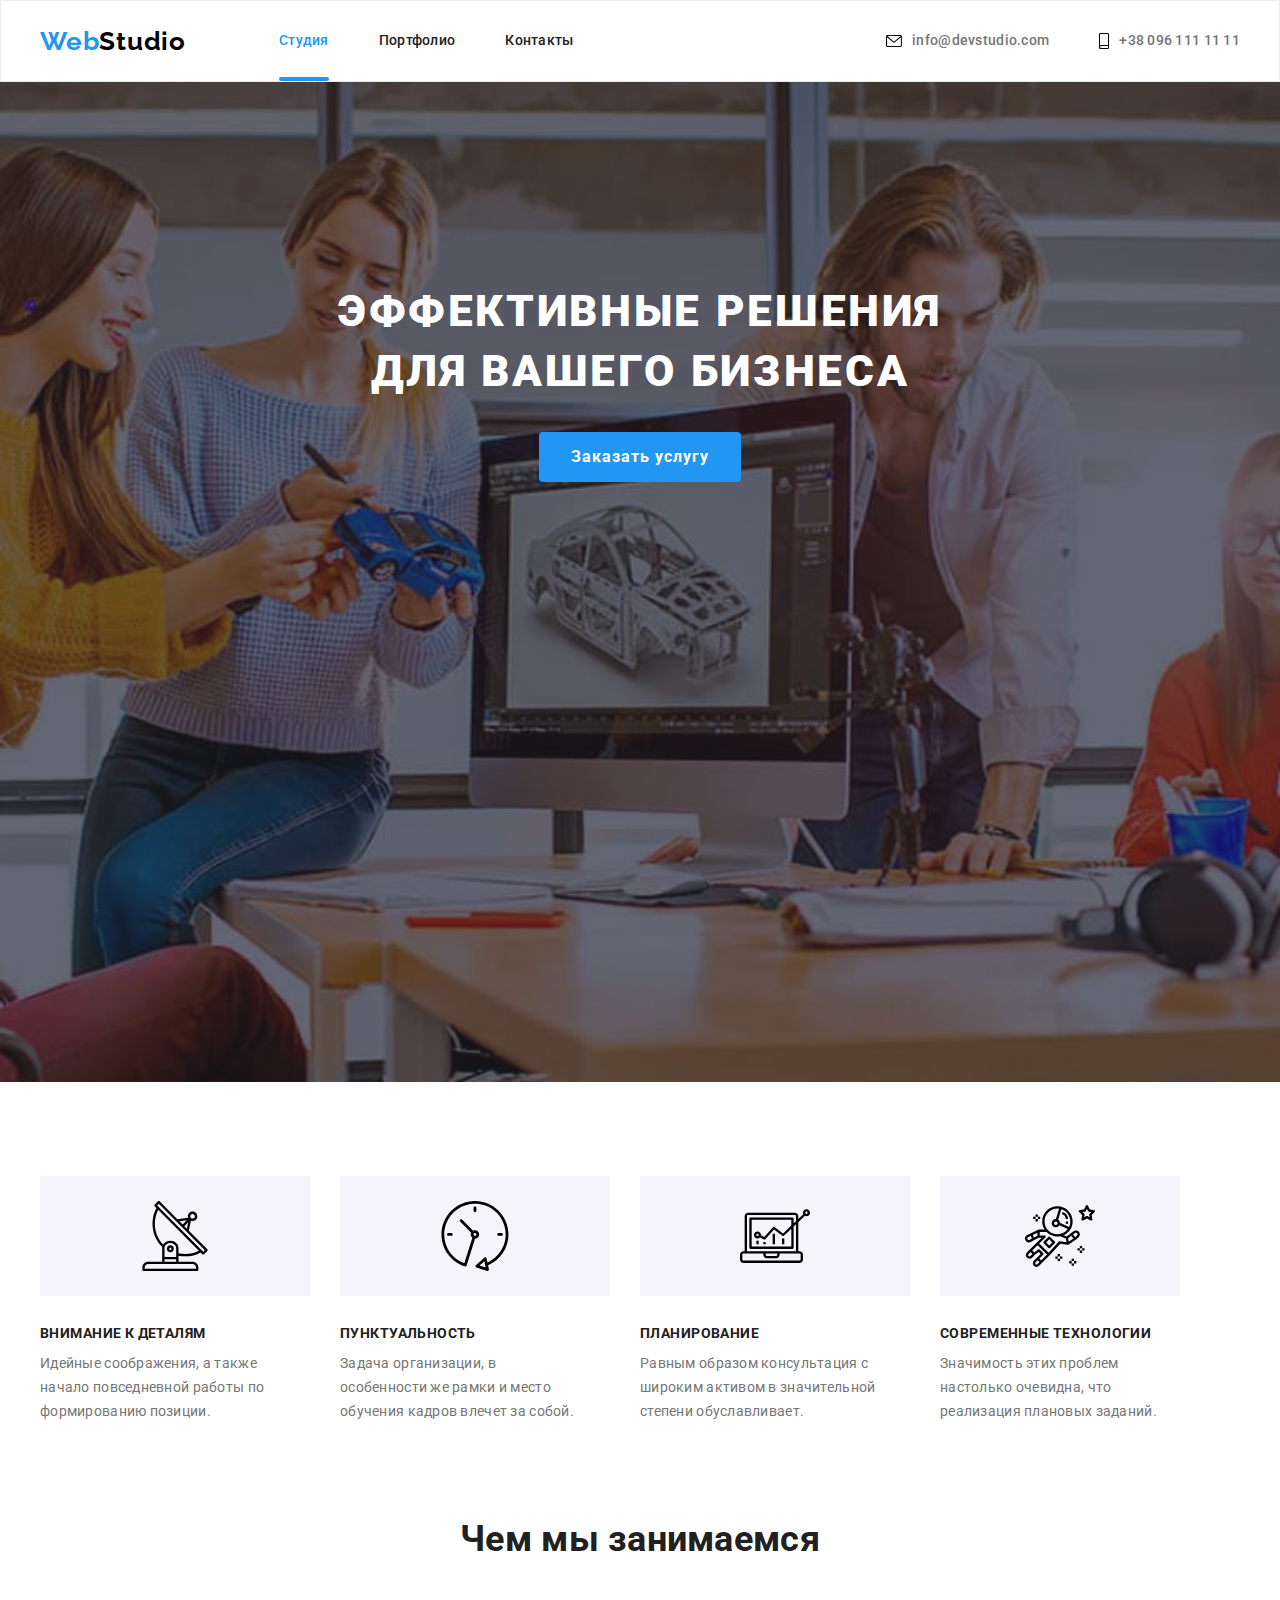
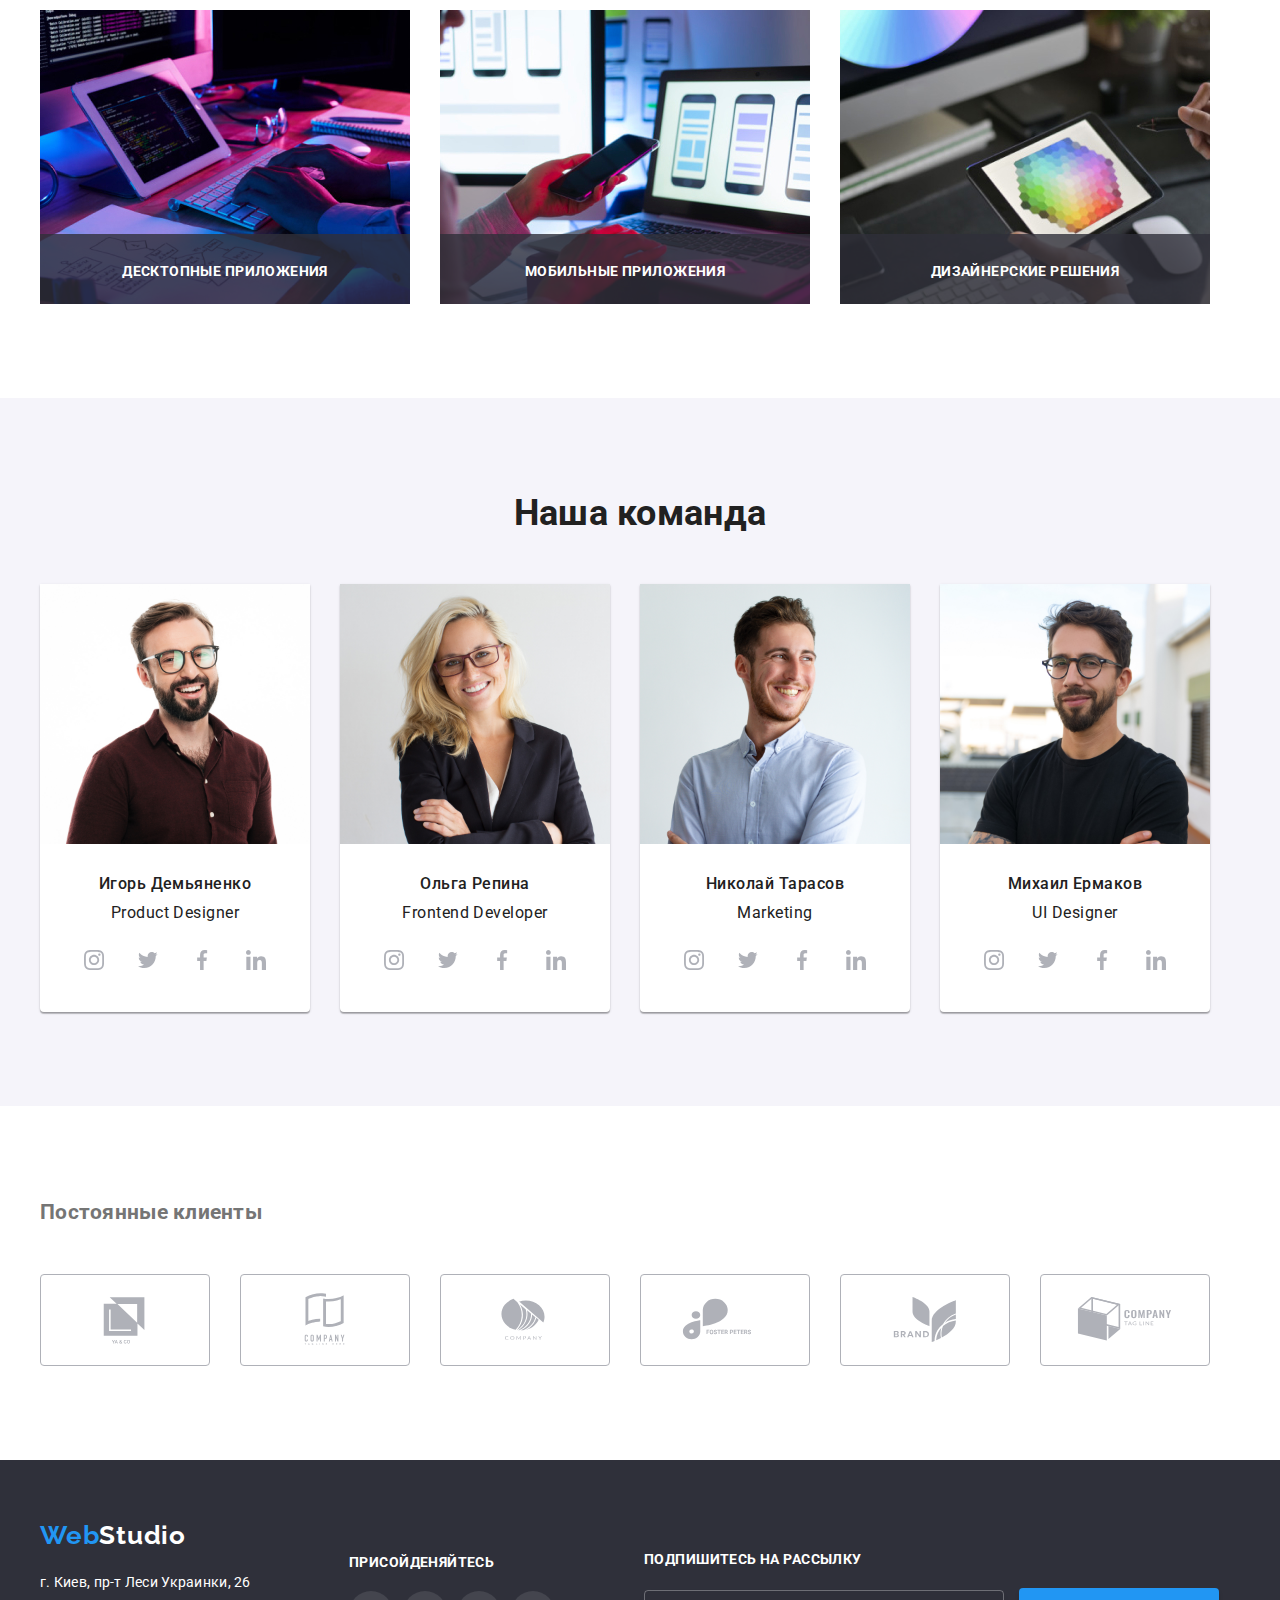
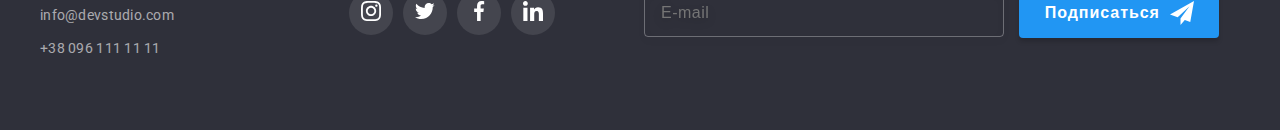
==== index.html @ 7efc34a5 "Initial commit" ====
<!DOCTYPE html>
<html lang="ru">

<head>
    <meta charset="UTF-8">
    <meta http-equiv="X-UA-Compatible" content="IE=edge">
    <meta name="viewport" content="width=device-width, initial-scale=1.0">
    <title>Document</title>
    <link
        href="https://fonts.googleapis.com/css2?family=Raleway:wght@700&family=Roboto:wght@400;500;700;900&display=swap"
        rel="stylesheet">
    <link rel="stylesheet" href="https://cdnjs.cloudflare.com/ajax/libs/modern-normalize/1.1.0/modern-normalize.min.css"
        integrity="sha512-wpPYUAdjBVSE4KJnH1VR1HeZfpl1ub8YT/NKx4PuQ5NmX2tKuGu6U/JRp5y+Y8XG2tV+wKQpNHVUX03MfMFn9Q=="
        crossorigin="anonymous" referrerpolicy="no-referrer" />
    <link rel="stylesheet" href="/css/style.css">
    <link rel="stylesheet" href="./css/main.min.css">
</head>

<body class="page">
    <header class="header">
        <div class="container mail__container">

            <nav>
                <div class="header__container">
                    <a href="index.html" class="logo">Web<span class="logo__head">Studio</span></a>
                    <ul class="page__link">
                        <li class="page__item"><a href="index.html" class="link active-link current">Студия</a></li>
                        <li class="page__item"><a href="portfolio.html" class="link">Портфолио</a></li>
                        <li class="page__item"><a href="index.html" class="link">Контакты</a></li>
                    </ul>
                </div>
            </nav>
            <div class="headder__left">
                <ul class="page__contact">
                    <li class="page__contact-item"><a href="mailto:info@devstudio.com" class="page__contact-mail"> <svg class="page__contact-svg" width="16"
                                height="12">
                                <use href="./image/symbol-defs.svg#icon-mail"></use>
                            </svg> info@devstudio.com</a></li>
                    <li><a href="tel:+380961111111" class="page__contact-mail"> <svg class="page__contact-svg" width="10" height="16">
                                <use href="./image/symbol-defs.svg#icon-phone"></use>
                            </svg> +38 096 111 11 11</a></li>
                </ul>
            </div>
        </div>


    </header>

    <main>
        <section class="tittle">
            <div class="tittle__container container">
                <h1 class="tittle__text">Эффективные решения для вашего бизнеса</h1>
                <button type="button" class="tittle__botton" data-modal-open>Заказать услугу</button>
            </div>
        </section>

        <section class="section">
            <div class="container">
                <h2 style="display: none;">Наши преимущества</h2>

                <ul class="about__list">
                    <li class="about__list-item">
                        <div class="about__list-container-svg">
                            <svg class="about__list-svg" width="70" height="70">
                                <use href="./image/symbol-defs.svg#icon-antenna-1"></use>
                            </svg>
                        </div>
                        <h3 class="about__list-tittle">Внимание к деталям</h3>
                        <p class="about__list-text">Идейные соображения, а также начало повседневной работы по
                            формированию позиции.</p>
                    </li>
                    <li class="about__list-item">
                        <div class="about__list-container-svg">
                            <svg class="about__ist-svg" width="70" height="70">
                                <use href="./image/symbol-defs.svg#icon-clock-1"></use>
                            </svg>
                        </div>
                        <h3 class="about__list-tittle">Пунктуальность</h3>
                        <p class="about__list-text">Задача организации, в особенности же рамки и место обучения кадров
                            влечет за собой.</p>
                    </li>
                    <li class="about__list-item">
                        <div class="about__list-container-svg">
                            <svg class="about__list-svg" width="70" height="70">
                                <use href="./image/symbol-defs.svg#icon-diagram-1"></use>
                            </svg>
                        </div>
                        <h3 class="about__list-tittle">Планирование</h3>
                        <p class="about__list-text">Равным образом консультация с широким активом в значительной степени
                            обуславливает.</p>
                    </li>
                    <li class="about__list-item">
                        <div class="about__list-container-svg">
                            <svg class="about__list-svg" width="70" height="70">
                                <use href="./image/symbol-defs.svg#icon-astronaut-1"></use>
                            </svg>
                        </div>
                        <h3 class="about__list-tittle">Современные технологии</h3>
                        <p class="about__list-text">Значимость этих проблем настолько очевидна, что реализация плановых
                            заданий.</p>
                    </li>
                </ul>
            </div>

        </section>

        <section class="about__us">
            <div class="about__us-container container">
                <h2 class="about__us-tittle">Чем мы занимаемся</h2>
                <ul class="about__us-img">
                    <li class="about__us-photo">
                        <div class="about__us-work">
                            <img src="./image/box-1.jpg" alt="печатает" width="370" height="294">
                            <h3 class="about__us-text">Десктопные приложения</h3>
                        </div>
                    </li>
                    <li class="about__us-photo">
                        <div class="about__us-work">
                            <img src="./image/box-2.jpg" alt="смотрит" width="370" height="294">
                            <h3 class="about__us-text">Мобильные приложения</h3>
                        </div>
                    </li>
                    <li class="about__us-photos">
                        <div class="about__us-work">
                            <img src="./image/box-3.jpg" alt="рисует" width="370" height="294">
                            <h3 class="about__us-text">Дизайнерские решения</h3>
                        </div>
                    </li>
                </ul>
            </div>
        </section>

        <section class="team">
            <div class="container">
                <h2 class="team__tittle">Наша команда</h2>

                <ul class="team__list">
                    <li class="team__item"><img src="./image/people-1.jpg" alt="в очках" width="270" height="260">
                        <div class="team__container">
                            <h3 class="team__list-tittle">Игорь Демьяненко</h3>
                            <p lang="en" class="team__list-text">Product Designer</p>
                            <ul class="social__list">
                                <li class="social__list-item"><a href="" class="social__list-link"><svg class="social__svg"
                                            width="20px" height="20px">
                                            <use href="./image/symbol-defs.svg#icon-instagram-2"></use>
                                        </svg></a></li>
                                <li class="social__list-item"><a href="" class="social__list-link"><svg class="social__svg"
                                            width="20" height="20">
                                            <use href="./image/symbol-defs.svg#icon-twiter"></use>
                                        </svg></a></li>
                                <li class="social__list-item"><a href="" class="social__list-link"><svg class="social__svg"
                                            width="20" height="20">
                                            <use href="./image/symbol-defs.svg#icon-facebook-1"></use>
                                        </svg></a></li>
                                <li class="social__list-item"><a href="" class="social__list-link"><svg class="social__svg"
                                            width="20" height="20">
                                            <use href="./image/symbol-defs.svg#icon-linkedin-1"></use>
                                        </svg></a></li>
                            </ul>
                        </div>
                    </li>

                    <li class="team__item"><img src="./image/people-2.jpg" alt="девушка сложила руки" width="270"
                            height="260">
                        <div class="team__container">
                            <h3 class="team__list-tittle">Ольга Репина</h3>
                            <p lang="en" class="team__list-text">Frontend Developer</p>
                            <ul class="social__list">
                                <li class="social__list-item"><a href="" class="social__list-link"><svg class="social__svg"
                                            width="20px" height="20px">
                                            <use href="./image/symbol-defs.svg#icon-instagram-2"></use>
                                        </svg></a></li>
                                <li class="social__list-item"><a href="" class="social__list-link"><svg class="social__svg"
                                            width="20px" height="20px">
                                            <use href="./image/symbol-defs.svg#icon-twiter"></use>
                                        </svg></a></li>
                                <li class="social__list-item"><a href="" class="social__list-link"><svg class="social__svg"
                                            width="20px" height="20px">
                                            <use href="./image/symbol-defs.svg#icon-facebook-1"></use>
                                        </svg></a></li>
                                <li class="social__list-item"><a href="" class="social__list-link"><svg class="social__svg"
                                            width="20px" height="20px">
                                            <use href="./image/symbol-defs.svg#icon-linkedin-1"></use>
                                        </svg></a></li>
                            </ul>
                        </div>
                    </li>

                    <li class="team__item"><img src="./image/people-3.jpg" alt="смотрит в сторону" width="270"
                            height="260">
                        <div class="team__container">
                            <h3 class="team__list-tittle">Николай Тарасов</h3>
                            <p lang="en" class="team__list-text">Marketing</p>
                            <ul class="social__list">
                                <li class="social__list-item"><a href="" class="social__list-link"><svg class="social__svg"
                                            width="20px" height="20px">
                                            <use href="./image/symbol-defs.svg#icon-instagram-2"></use>
                                        </svg></a></li>
                                <li class="social__list-item"><a href="" class="social__list-link"><svg class="social__svg"
                                            width="20px" height="20px">
                                            <use href="./image/symbol-defs.svg#icon-twiter"></use>
                                        </svg></a></li>
                                <li class="social__list-item"><a href="" class="social__list-link"><svg class="social__svg"
                                            width="20px" height="20px">
                                            <use href="./image/symbol-defs.svg#icon-facebook-1"></use>
                                        </svg></a></li>
                                <li class="social__list-item"><a href="" class="social__list-link"><svg class="social__svg"
                                            width="20px" height="20px">
                                            <use href="./image/symbol-defs.svg#icon-linkedin-1"></use>
                                        </svg></a></li>
                            </ul>
                        </div>
                    </li>

                    <li class="team__item"><img src="./image/people-4.jpg" alt="пафосно улыбается" width="270"
                            height="260">
                        <div class="team__container">
                            <h3 class="team__list-tittle">Михаил Ермаков</h3>
                            <p lang="en" class="team__list-text">UI Designer</p>
                            <ul class="social__list">
                                <li class="social__list-item"><a href="" class="social__list-link"><svg class="social__svg"
                                            width="20px" height="20px">
                                            <use href="./image/symbol-defs.svg#icon-instagram-2"></use>
                                        </svg></a></li>
                                <li class="social__list-item"><a href="" class="social__list-link"><svg class="social__svg"
                                            width="20px" height="20px">
                                            <use href="./image/symbol-defs.svg#icon-twiter"></use>
                                        </svg></a></li>
                                <li class="social__list-item"><a href="" class="social__list-link"><svg class="social__svg"
                                            width="20px" height="20px">
                                            <use href="./image/symbol-defs.svg#icon-facebook-1"></use>
                                        </svg></a></li>
                                <li class="social__list-item"><a href="" class="social__list-link"><svg class="social__svg"
                                            width="20px" height="20px">
                                            <use href="./image/symbol-defs.svg#icon-linkedin-1"></use>
                                        </svg></a></li>
                            </ul>
                        </div>
                    </li>
                </ul>
            </div>

        </section>

        <section class="customers section">
            <div class="container">
                <h2 class="custumers__tittle">Постоянные клиенты</h2>
                <ul class="customers__link">
                    <li class="customers__item"><a class="customers__svg" href=""><svg width="106" height="60">
                                <use href="./image/symbol-defs.svg#icon-Logo"></use>
                            </svg></a></li>
                    <li class="customers__item"><a class="customers__svg" href=""><svg width="106" height="60">
                                <use href="./image/symbol-defs.svg#icon-Logo-2"></use>
                            </svg></a></li>
                    <li class="customers__item"><a class="customers__svg" href=""><svg width="106" height="60">
                                <use href="./image/symbol-defs.svg#icon-Logo-3"></use>
                            </svg></a></li>
                    <li class="customers__item"><a class="customers__svg" href=""><svg width="106" height="60">
                                <use href="./image/symbol-defs.svg#icon-Logo-4"></use>
                            </svg></a></li>
                    <li class="customers__item"><a class="customers__svg" href=""><svg width="106" height="60">
                                <use href="./image/symbol-defs.svg#icon-Logo-5"></use>
                            </svg></a></li>
                    <li class="customers__item"><a class="customers__svg" href=""><svg width="106" height="60">
                                <use href="./image/symbol-defs.svg#icon-Logo-6"></use>
                            </svg></a></li>
                </ul>
            </div>
        </section>


    </main>

    <footer class="footer">
        <div class="container footer__list">
            <div>
                <a href="index.html" class="logo">Web<span class="footer__logo">Studio</span></a>

                <address>
                    <ul class="footer__address">
                        <li class="footer__item"><a href="" class="footer__address-text">г. Киев, пр-т Леси Украинки, 26</a></li>
                        <li class="footer__item"><a href="mailto:info@devstudio.com" class="footer__mail">info@devstudio.com</a>
                        </li>
                        <li class="footer__item"><a href="tel:+380961111111" class="footer__mail">+38 096 111 11 11</a></li>
                    </ul>
                </address>
            </div>

            <div class="footer__container">
                <h2 class="footer__tittle">Присойденяйтесь</h2>     
                    <ul class="footer__list">
                        <li class="footer__item-svg"><a href="" class="footer__link"><svg class="footer__svg" width="20"
                                height="20">
                                <use href="./image/symbol-defs.svg#icon-instagram-2"></use>
                            </svg></a></li>
                        <li class="footer__item-svg"><a href="" class="footer__link"><svg class="footer__svg" width="20"
                                height="20">
                                <use href="./image/symbol-defs.svg#icon-twiter"></use>
                            </svg></a></li>
                        <li class="footer__item-svg"><a href="" class="footer__link"><svg class="footer__svg" width="20"
                                height="20">
                                <use href="./image/symbol-defs.svg#icon-facebook-1"></use>
                            </svg></a></li>
                        <li class="footer__item-svg"><a href="" class="footer__link"><svg class="footer__svg" width="20"
                                height="20">
                                <use href="./image/symbol-defs.svg#icon-linkedin-1"></use>
                            </svg></a></li>
                 </ul>
            </div>
           <form>
                <div class="subscription">
                    <label class="subscription__lable">
                        <span class="subscription__title">Подпишитесь на рассылку</span>
                        <input type="email" name="e-mail" placeholder="E-mail" class="subscription__input" required>
                    </label>
                    <button type="submit" class="subscription__button">Подписаться
                        <svg width="24px" height="24px" class="subscription__icon">
                            <use href="./image/symbol-defs.svg#icon-icon-send"></use>
                        </svg>
                    </button>
                </div>
           </form>
        </div>


    </footer>
    <div class="backdrop is-hidden" data-modal>
        <div class="modal">
            <button type="button" class="modal__close-btn" data-modal-close><svg width="11px" height="11px">
                <use href="./image/symbol-defs.svg#icon-close"></use>
            </svg></button>
            <p class="modal__tittle">Оставьте свои данные, мы вам перезвоним</p>
            <form>
                <label class="modal__label">Имя
                    <input type="text" class="modal__input" name="user-name" required>
                    <svg class="modal__icon" width="18px" height="18px">
                        <use href="./image/symbol-defs.svg#icon-person-black-18dp-1"></use>
                    </svg>
                </label>
                <label class="modal__label">Телефон
                    <input type="tel" class="modal__input" name="user-phone" required>
                    <svg class="modal__icon" width="18px" height="18px">
                        <use href="./image/symbol-defs.svg#icon-phone-black-18dp-1"></use>
                    </svg>
                </label>
                <label class="modal__label">Почта
                    <input type="email" class="modal__input" name="user-email" required>
                    <svg class="modal__icon" width="18px" height="18px">
                        <use href="./image/symbol-defs.svg#icon-email-black-18dp-1"></use>
                    </svg>
                </label>
                <label class="modal__label-text">Коментарий
                    <textarea name="user-text" id="user-text" class="modal__textarea" placeholder="Введите текст"></textarea>
                </label>
                <input type="checkbox" name="private" value="true" class="modal__private visuality" id="private">
                <label for="private" class="checkbox__icon"><span></span>
                Соглашаюсь с рассылкой и принимаю <a href="" class="checkbox_form-download">Условия договора</a></label>
                <button type="submit" class="modal__botton">Отправить</button>
            </form>
        </div>
    </div>
    <script src="./js/modal.js"></script>
</body>

</html>
---- css/style.css ----
/* Logo */


/* Tittle */


/* About */


/* about us */


/* Team */


/*`costumers */


/* End */


/* portfolio */



/* MODAL */
---- css/main.min.css ----
body{color:var(--p-color);font-family:"Roboto",sans-serif;letter-spacing:.02em;font-size:14px;margin:0}p,h1,h2,h3,h4,h5,h6{margin:0}ul,ol{margin:0;padding-left:0}button{cursor:pointer}img{display:block}ul{list-style:none}.visuality{position:absolute;white-space:nowrap;width:1px;height:1px;overflow:hidden;border:0;padding:0;clip:rect(0 0 0 0);-webkit-clip-path:inset(50%);clip-path:inset(50%);margin:-1px}:root{--head-color: #212121;--button-color: #2196F3;--p-color: #757575;--animation-color: #FFFFFF}.header{border:1px solid #ececec}.container{width:1200px;padding-left:15px;padding-right:15px;margin:0 auto}.mail__container{display:-webkit-box;display:-ms-flexbox;display:flex}.header__container{display:-webkit-box;display:-ms-flexbox;display:flex;-webkit-box-align:center;-ms-flex-align:center;align-items:center}.logo{color:var(--button-color);font-family:"Raleway",sans-serif;letter-spacing:.03em;font-weight:700;font-size:26px;line-height:1.19em;text-decoration:none;margin-right:93px}.logo__head{color:#000}.page__link .link{color:var(--head-color);font-weight:500;font-size:14px;line-height:1.14em;text-decoration:none;-webkit-transition-duration:250ms;transition-duration:250ms;-webkit-transition-timing-function:cubic-bezier(0.4, 0, 0.2, 1);transition-timing-function:cubic-bezier(0.4, 0, 0.2, 1)}.page__link .link:hover,.page__link .link:focus{color:var(--button-color)}.page__link .link.current{color:var(--button-color)}.page__link,.page__contact{display:-webkit-box;display:-ms-flexbox;display:flex}.page__item{margin-right:50px}.link{padding:32px 0;display:block;position:relative}.link.active-link::after{content:"";position:absolute;width:100%;height:4px;background-color:var(--button-color);border-radius:2px;left:0%;bottom:0px}.headder__left{margin-left:auto}.page__contact-item:not(:last-child){margin-right:50px}.page__contact-mail{color:var(--p-color);font-weight:500;font-size:14px;line-height:1.12em;text-decoration:none;padding:32px 0;display:-webkit-box;display:-ms-flexbox;display:flex;-webkit-box-align:center;-ms-flex-align:center;align-items:center;-webkit-transition-duration:250ms;transition-duration:250ms;-webkit-transition-timing-function:cubic-bezier(0.4, 0, 0.2, 1);transition-timing-function:cubic-bezier(0.4, 0, 0.2, 1)}.page__contact-mail:hover,.page__contact .page__contact-mail:focus{color:var(--button-color);fill:var(--button-color)}.page__contact-svg{margin-right:10px;-webkit-box-align:center;-ms-flex-align:center;align-items:center;text-align:center}.tittle{background-color:#2f303a;padding:200px 0;max-width:1600px;height:600px;margin:0 auto;background-image:-webkit-gradient(linear, left top, right top, from(rgba(47, 48, 58, 0.4)), to(rgba(47, 48, 58, 0.4))),url(/image/hero-img.jpg);background-image:linear-gradient(to right, rgba(47, 48, 58, 0.4), rgba(47, 48, 58, 0.4)),url(/image/hero-img.jpg);background-repeat:no-repeat;background-position:center;background-size:cover}.tittle__text{color:var(--animation-color);font-weight:900;font-size:44px;line-height:1.36em;text-align:center;letter-spacing:.06em;text-transform:uppercase;max-width:696px;text-align:center;margin:0px auto 30px}.tittle__botton{color:var(--animation-color);background-color:var(--button-color);font-weight:700;font-size:16px;line-height:1.88;border:0px;display:-webkit-box;display:-ms-flexbox;display:flex;-webkit-box-align:center;-ms-flex-align:center;align-items:center;text-align:center;letter-spacing:.06em;font-family:inherit;cursor:pointer;margin:0 auto;padding:10px 32px;border-radius:4px;-webkit-transition-duration:250ms;transition-duration:250ms;-webkit-transition-timing-function:cubic-bezier(0.4, 0, 0.2, 1);transition-timing-function:cubic-bezier(0.4, 0, 0.2, 1)}.tittle__botton:hover,.tittle__botton:focus{background-color:#188ce8;color:var(--animation-color)}.section{padding:94px 0}.about__list{display:-webkit-box;display:-ms-flexbox;display:flex}.about__list-item:not(:last-child){width:calc(25% - 30px);margin-right:30px}.about__list-container-svg{display:-webkit-box;display:-ms-flexbox;display:flex;-webkit-box-align:center;-ms-flex-align:center;align-items:center;-webkit-box-pack:center;-ms-flex-pack:center;justify-content:center;width:100%;height:120px;background-color:#f5f4fa;margin-bottom:30px}.about__list-tittle{color:var(--head-color);font-weight:700;font-size:14px;line-height:1.14em;letter-spacing:.03em;text-transform:uppercase;margin-bottom:10px}.about__list-text{color:var(--p-color);font-weight:400;font-size:14px;line-height:1.71em;max-width:240px}.about__us{padding-bottom:94px}.about__us-tittle{color:var(--head-color);font-weight:700;font-size:36px;line-height:1.17;text-align:center;margin-bottom:50px}.about__us-img{display:-webkit-box;display:-ms-flexbox;display:flex}.about__us-photo{margin-right:30px}.about__us-work{position:relative}.about__us-work:after{position:absolute;bottom:0px;left:0%;content:"";width:100%;height:70px;background:rgba(47,48,58,.8)}.about__us-text{display:block;position:absolute;bottom:27px;left:50%;-webkit-transform:translate(-50%);transform:translate(-50%);height:16px;font-size:14px;line-height:1.43;font-weight:700;text-align:center;letter-spacing:.03em;color:var(--animation-color);text-transform:uppercase;z-index:1;white-space:nowrap}.team{background-color:#f5f4fa;padding-top:94px;padding-bottom:94px}.team__tittle{color:var(--head-color);font-weight:700;font-size:36px;line-height:1.17em;text-align:center;margin-bottom:50px}.team__list{display:-webkit-box;display:-ms-flexbox;display:flex;padding:0;margin-right:215px}.team__item{border-radius:0px 0px 4px 4px;-webkit-box-shadow:0px 1px 3px rgba(0,0,0,.12),0px 1px 1px rgba(0,0,0,.14),0px 2px 1px rgba(0,0,0,.2);box-shadow:0px 1px 3px rgba(0,0,0,.12),0px 1px 1px rgba(0,0,0,.14),0px 2px 1px rgba(0,0,0,.2);background-color:var(--animation-color)}.team__item:not(:last-child){margin-right:30px}.team__container{padding-top:30px;padding-bottom:30px}.team__list-tittle{color:var(--head-color);font-weight:500;font-size:16px;line-height:1.19em;text-align:center;letter-spacing:.03em;margin-bottom:10px;margin-top:0px}.team__list-text{color:var(--head-color);font-weight:400;font-size:16px;line-height:1.19em;text-align:center;letter-spacing:.03em}.social__list{display:-webkit-box;display:-ms-flexbox;display:flex;-webkit-box-align:center;-ms-flex-align:center;align-items:center;margin:16px 32px 0px}.social__list-item:not(:last-child){margin-right:10px}.social__list-link{display:-webkit-box;display:-ms-flexbox;display:flex;-webkit-box-align:center;-ms-flex-align:center;align-items:center;border-radius:50%;width:44px;height:44px;-webkit-box-pack:center;-ms-flex-pack:center;justify-content:center;fill:#afb1b8;-webkit-transition-duration:250ms;transition-duration:250ms;-webkit-transition-timing-function:cubic-bezier(0.4, 0, 0.2, 1);transition-timing-function:cubic-bezier(0.4, 0, 0.2, 1)}.social__list-link:hover,.social__list-link:focus{background-color:#2196f3;fill:#fff}.customers__tittle{color:var(--head-color);font-style:normal;font-weight:700;font-size:36px;line-height:1.17em;text-align:center;letter-spacing:.03em}.customers__link{margin-top:50px;display:-webkit-box;display:-ms-flexbox;display:flex;text-align:center}.customers__svg{display:-webkit-box;display:-ms-flexbox;display:flex;width:170px;height:92px;-webkit-box-pack:center;-ms-flex-pack:center;justify-content:center;-webkit-box-align:center;-ms-flex-align:center;align-items:center;border:1px solid #afb1b8;-webkit-box-sizing:border-box;box-sizing:border-box;border-radius:4px;color:var(--p-color);fill:#afb1b8;-webkit-transition-duration:250ms;transition-duration:250ms;-webkit-transition-timing-function:cubic-bezier(0.4, 0, 0.2, 1);transition-timing-function:cubic-bezier(0.4, 0, 0.2, 1)}.customers__svg:hover,.customers__svg:focus{fill:#188ce8;border-color:var(--button-color)}.customers__item:not(:last-child){margin-right:30px}.customers__link{display:-webkit-box;display:-ms-flexbox;display:flex}.footer{background-color:#2f303a;padding-top:60px;padding-bottom:60px}.footer__list{display:-webkit-box;display:-ms-flexbox;display:flex;-webkit-box-align:center;-ms-flex-align:center;align-items:center}.footer__logo{color:var(--animation-color)}.footer__address{font-weight:400;font-size:14px;line-height:1.71em;margin-top:20px}.footer__item{margin-bottom:9px}.footer__address-text{color:var(--animation-color);text-decoration:none;font-style:normal;-webkit-transition-duration:250ms;transition-duration:250ms;-webkit-transition-timing-function:cubic-bezier(0.4, 0, 0.2, 1);transition-timing-function:cubic-bezier(0.4, 0, 0.2, 1)}.footer__address-text:hover{color:var(--button-color)}.footer__mail{color:rgba(255,255,255,.6);text-decoration:none;font-style:normal;-webkit-transition-duration:250ms;transition-duration:250ms;-webkit-transition-timing-function:cubic-bezier(0.4, 0, 0.2, 1);transition-timing-function:cubic-bezier(0.4, 0, 0.2, 1)}.footer__mail:hover{color:var(--button-color)}.footer__container{margin-left:70px}.footer__tittle{margin-bottom:72px;font-style:normal;font-weight:700;font-size:14px;line-height:1.14em;letter-spacing:.03em;text-transform:uppercase;color:var(--animation-color);margin-bottom:20px}.footer__item-svg{display:-webkit-box;display:-ms-flexbox;display:flex;-webkit-box-align:center;-ms-flex-align:center;align-items:center;border-radius:50%;width:44px;height:44px;align-items:center;-webkit-box-pack:center;-ms-flex-pack:center;justify-content:center;background-color:#44454e;-webkit-transition-duration:250ms;transition-duration:250ms;-webkit-transition-timing-function:cubic-bezier(0.4, 0, 0.2, 1);transition-timing-function:cubic-bezier(0.4, 0, 0.2, 1)}.footer__item-svg:hover,.footer__item-svg:focus{fill:var(--animation-color);background-color:var(--button-color)}.footer__item-svg:not(:last-child){margin-right:10px}.footer__list{display:-webkit-box;display:-ms-flexbox;display:flex}.footer__link{fill:var(--animation-color)}.footer__svg{fill:#fff}.subscription{margin-left:89px}.subscription__title{display:block;font-weight:700;font-size:14px;line-height:1.14;letter-spacing:.03em;text-transform:uppercase;color:var(--animation-color);margin-bottom:20px}.subscription__input{width:340px;padding-top:15px;padding-left:16px;padding-bottom:15px;border:1px solid rgba(255,255,255,.3);-webkit-filter:drop-shadow(0px 4px 4px rgba(0, 0, 0, 0.15));filter:drop-shadow(0px 4px 4px rgba(0, 0, 0, 0.15));border-radius:4px;background-color:rgba(0,0,0,0);margin-right:12px;-webkit-transition-duration:250ms;transition-duration:250ms;-webkit-transition-timing-function:cubic-bezier(0.4, 0, 0.2, 1);transition-timing-function:cubic-bezier(0.4, 0, 0.2, 1)}.subscription__input::-webkit-input-placeholder{font-size:16px;line-height:1.25;letter-spacing:.03em}.subscription__input::-moz-placeholder{font-size:16px;line-height:1.25;letter-spacing:.03em}.subscription__input:-ms-input-placeholder{font-size:16px;line-height:1.25;letter-spacing:.03em}.subscription__input::-ms-input-placeholder{font-size:16px;line-height:1.25;letter-spacing:.03em}.subscription__input::placeholder{font-size:16px;line-height:1.25;letter-spacing:.03em}.subscription__input:focus-visible{outline:0px rgba(0,0,0,0)}.subscription__input:focus-within{border:1px solid var(--button-color);-webkit-transition:border-color 250ms cubic-bezier(0.4, 0, 0.2, 1);transition:border-color 250ms cubic-bezier(0.4, 0, 0.2, 1);font-size:16px;line-height:1.25;letter-spacing:.03em;color:rgba(255,255,255,.6)}.subscription__button{display:-webkit-inline-box;display:-ms-inline-flexbox;display:inline-flex;-webkit-box-align:center;-ms-flex-align:center;align-items:center;-webkit-box-pack:center;-ms-flex-pack:center;justify-content:center;padding:0px;width:200px;height:50px;border:0px;background-color:var(--button-color);font-weight:700;font-size:16px;line-height:1.875;letter-spacing:.06em;color:var(--animation-color);-webkit-box-shadow:0px 4px 4px rgba(0,0,0,.15);box-shadow:0px 4px 4px rgba(0,0,0,.15);border-radius:4px;cursor:pointer}.subscription__icon{margin-left:10px;fill:var(--animation-color)}.filters{padding:94px 0}.filters__link{display:-webkit-box;display:-ms-flexbox;display:flex;-webkit-box-pack:center;-ms-flex-pack:center;justify-content:center;margin-bottom:56px}.filters__text{color:var(--head-color);font-weight:500;font-size:16px;line-height:1.63em;cursor:pointer;background-color:#f5f4fa;border-radius:4px;border:none;padding:6px 22px;margin-right:8px;-webkit-transition-duration:250ms;transition-duration:250ms;-webkit-transition-timing-function:cubic-bezier(0.4, 0, 0.2, 1);transition-timing-function:cubic-bezier(0.4, 0, 0.2, 1)}.filters__text:hover,.filters__text:focus{color:var(--animation-color);background-color:var(--button-color)}.current__text{color:var(--animation-color);background-color:var(--button-color)}.filters__text .current__botton{color:var(--animation-color);background-color:#2196f3}.filters__project{display:-webkit-box;display:-ms-flexbox;display:flex;-ms-flex-wrap:wrap;flex-wrap:wrap;margin-top:-30px;margin-left:-30px}.filters__item{margin-top:25px;border:1px solid #eee}.filters__item:not(:last-child){margin-right:25px}.filters__item:hover .filters__top-text{-webkit-transform:translateY(0);transform:translateY(0)}.filters__top-text{position:absolute;top:0%;color:var(--animation-color);background-color:rgba(33,150,243,.9);font-size:18px;line-height:1.6em;letter-spacing:.03em;height:100%;padding:40px;-webkit-transform:translateY(100%);transform:translateY(100%);-webkit-transition:-webkit-transform 300ms linear;transition:-webkit-transform 300ms linear;transition:transform 300ms linear;transition:transform 300ms linear, -webkit-transform 300ms linear}.filters__photo{position:relative;overflow:hidden;width:370px;height:294px}.filters__project-tettle{color:var(--head-color);font-weight:700px;font-size:18px;line-height:2em;margin-bottom:4px;letter-spacing:60000000000000000000000000000}.filters__project-text{color:var(--p-color);font-weight:400;font-size:16px;line-height:1.88em;letter-spacing:.03em}.container__project{padding:20px 24px}.backdrop{width:100%;height:100%;background:rgba(0,0,0,.2);position:fixed;top:0%;left:0%;opacity:1;-webkit-transition:opacity 300ms,visibility 300ms;transition:opacity 300ms,visibility 300ms}.is-hidden{visibility:hidden;opacity:0;pointer-events:none}.backdrop .is-hidden .modal{-webkit-transform:translate(-50%, -50%) scale(0.8);transform:translate(-50%, -50%) scale(0.8)}.modal{width:528px;min-height:581px;background-color:var(--animation-color);-webkit-box-shadow:0px 1px 3px rgba(0,0,0,.12),0px 1px 1px rgba(0,0,0,.14),0px 2px 1px rgba(0,0,0,.2);box-shadow:0px 1px 3px rgba(0,0,0,.12),0px 1px 1px rgba(0,0,0,.14),0px 2px 1px rgba(0,0,0,.2);border-radius:4px;position:absolute;top:50%;left:50%;-webkit-transform:translate(-50%, -50%) scale(1);transform:translate(-50%, -50%) scale(1);padding:40px}.modal__close-btn{width:30px;height:30px;border:1px solid rgba(0,0,0,.1);border-radius:50%;background-color:rgba(0,0,0,0);position:absolute;top:8px;right:8px;-webkit-transition-duration:250ms;transition-duration:250ms;-webkit-transition-timing-function:cubic-bezier(0.4, 0, 0.2, 1);transition-timing-function:cubic-bezier(0.4, 0, 0.2, 1)}.modal__close-btn:hover,.modal__close-btn:focus{fill:var(--button-color)}.modal__tittle{font-weight:700;font-size:20px;line-height:1.2em;text-align:center;letter-spacing:.03em;color:#212121;margin-bottom:12px}.modal__label{position:relative;font-weight:400;font-size:12px;line-height:14px;letter-spacing:.01em;color:var(--p-color);margin-bottom:4px}.modal__input{position:relative;display:-webkit-box;display:-ms-flexbox;display:flex;width:100%;height:40px;border:1px solid rgba(33,33,33,.2);border-radius:4px;margin-bottom:10px;padding-left:42px;margin-top:4px;outline:none;-webkit-transition-duration:250ms;transition-duration:250ms;-webkit-transition-timing-function:cubic-bezier(0.4, 0, 0.2, 1);transition-timing-function:cubic-bezier(0.4, 0, 0.2, 1)}.modal__input::-webkit-input-placeholder{font-weight:400;font-size:12px;line-height:14px;letter-spacing:.01em;color:rgba(117,117,117,.5)}.modal__input::-moz-placeholder{font-weight:400;font-size:12px;line-height:14px;letter-spacing:.01em;color:rgba(117,117,117,.5)}.modal__input:-ms-input-placeholder{font-weight:400;font-size:12px;line-height:14px;letter-spacing:.01em;color:rgba(117,117,117,.5)}.modal__input::-ms-input-placeholder{font-weight:400;font-size:12px;line-height:14px;letter-spacing:.01em;color:rgba(117,117,117,.5)}.modal__input::placeholder{font-weight:400;font-size:12px;line-height:14px;letter-spacing:.01em;color:rgba(117,117,117,.5)}.modal__input:focus,.modal__textarea:focus{border-color:var(--button-color)}.modal__input:focus+.modal__icon{fill:var(--button-color)}.modal__icon{position:absolute;left:12px;bottom:35px}.modal__textarea{width:100%;height:96px;border:1px solid rgba(33,33,33,.2);border-radius:4px;padding:12px 16px;resize:none;margin-top:4px;margin-bottom:10px;outline:none;-webkit-transition-duration:250ms;transition-duration:250ms;-webkit-transition-timing-function:cubic-bezier(0.4, 0, 0.2, 1);transition-timing-function:cubic-bezier(0.4, 0, 0.2, 1)}.modal__label-text{font-weight:400;font-size:12px;line-height:14px;letter-spacing:.01em;color:var(--p-color);margin-bottom:20px}.checkbox__icon{font-weight:400;font-size:14px;line-height:24px;letter-spacing:.03em;color:var(--p-color);display:-webkit-box;display:-ms-flexbox;display:flex;-webkit-box-pack:center;-ms-flex-pack:center;justify-content:center;-webkit-box-align:center;-ms-flex-align:center;align-items:center;margin-top:20px;margin-bottom:30px}.checkbox__icon::before{content:"";width:16px;height:15px;border:2px solid #212121;border-radius:3px;margin-right:7px}.checkbox__form-download{font-weight:400;font-size:14px;line-height:24px;letter-spacing:.03em;-webkit-text-decoration-line:underline;text-decoration-line:underline;color:#2196f3;margin-right:8px}.modal__private:checked+.checkbox__icon::before{background-color:var(--button-color);background-image:url(/image/Vector.svg);border:none;background-repeat:no-repeat;background-position:center}.modal__botton{display:-webkit-box;display:-ms-flexbox;display:flex;-webkit-box-pack:center;-ms-flex-pack:center;justify-content:center;-webkit-box-align:center;-ms-flex-align:center;align-items:center;margin-left:auto;margin-right:auto;width:200px;height:50px;background:var(--button-color);color:var(--animation-color);-webkit-box-shadow:0px 4px 4px rgba(0,0,0,.15);box-shadow:0px 4px 4px rgba(0,0,0,.15);border-radius:4px;font-weight:700;font-size:16px;line-height:1.875;border:none;cursor:pointer}/*# sourceMappingURL=main.min.css.map */
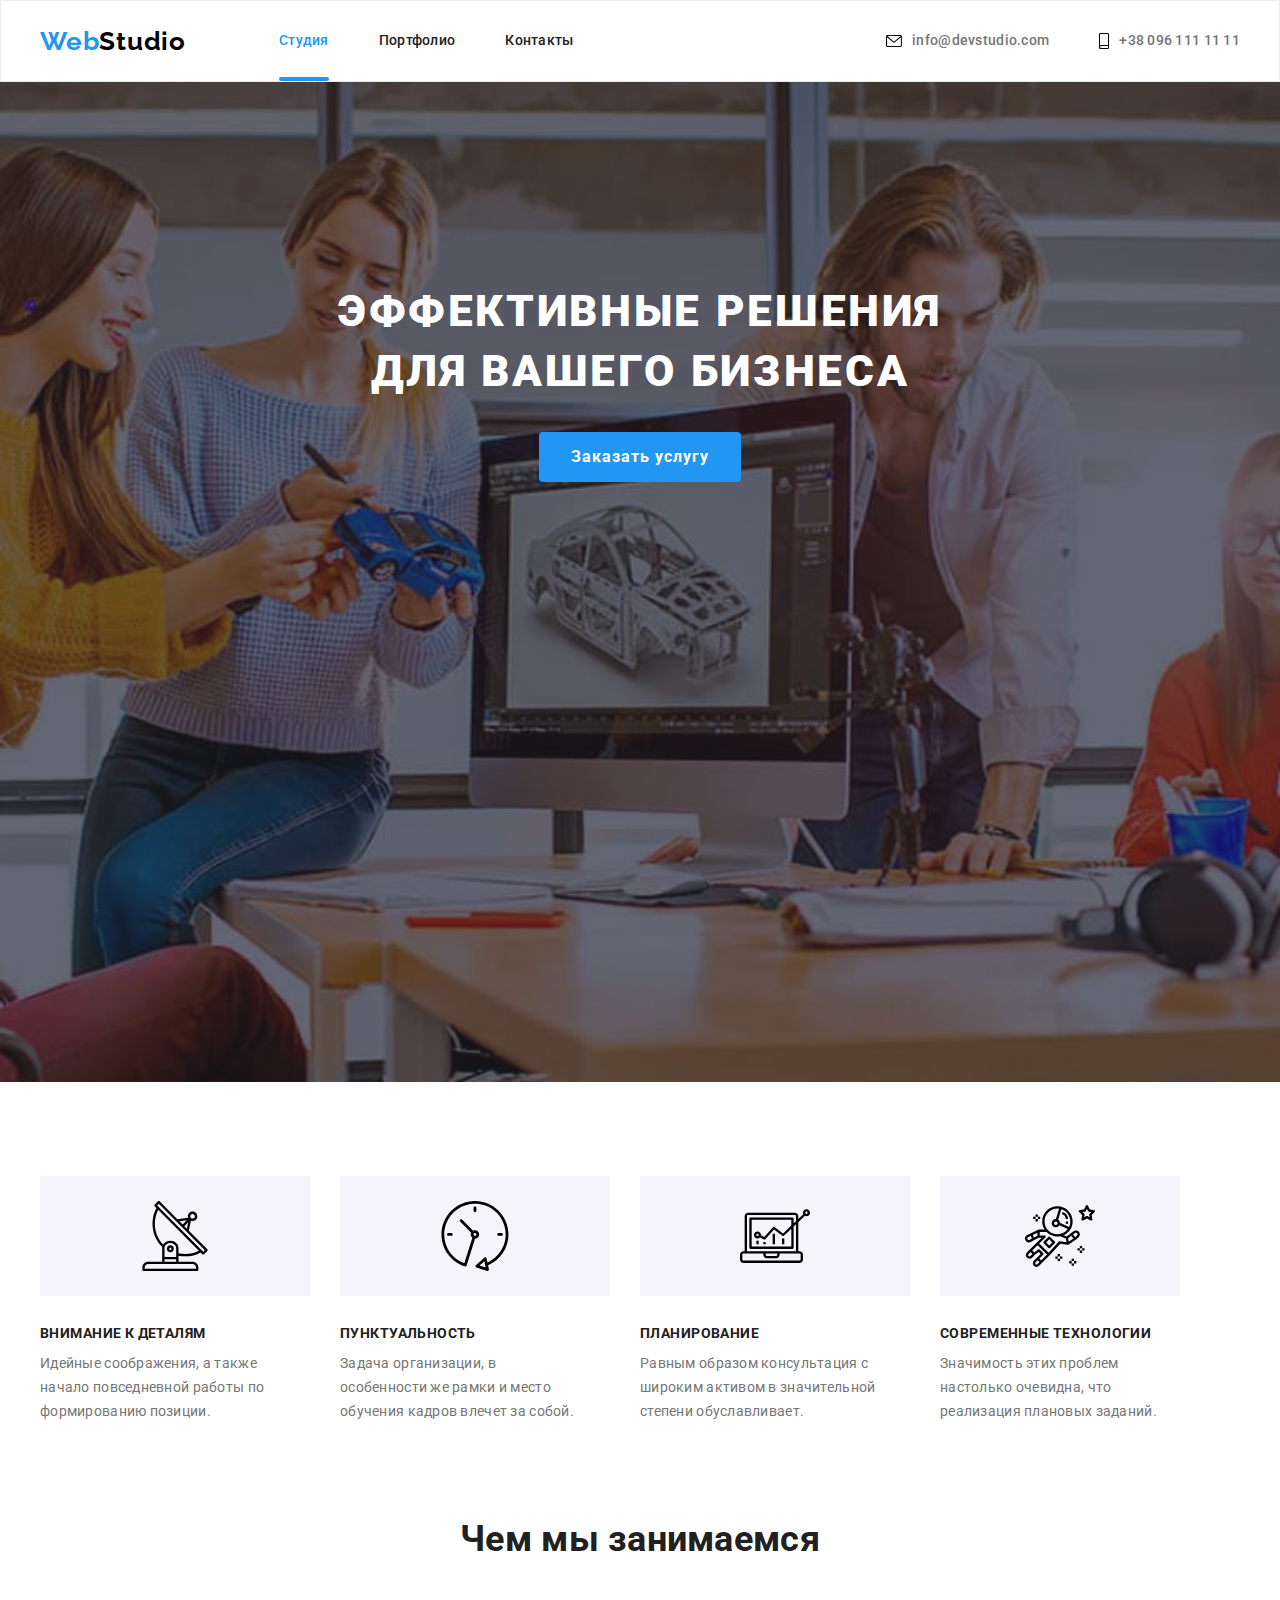
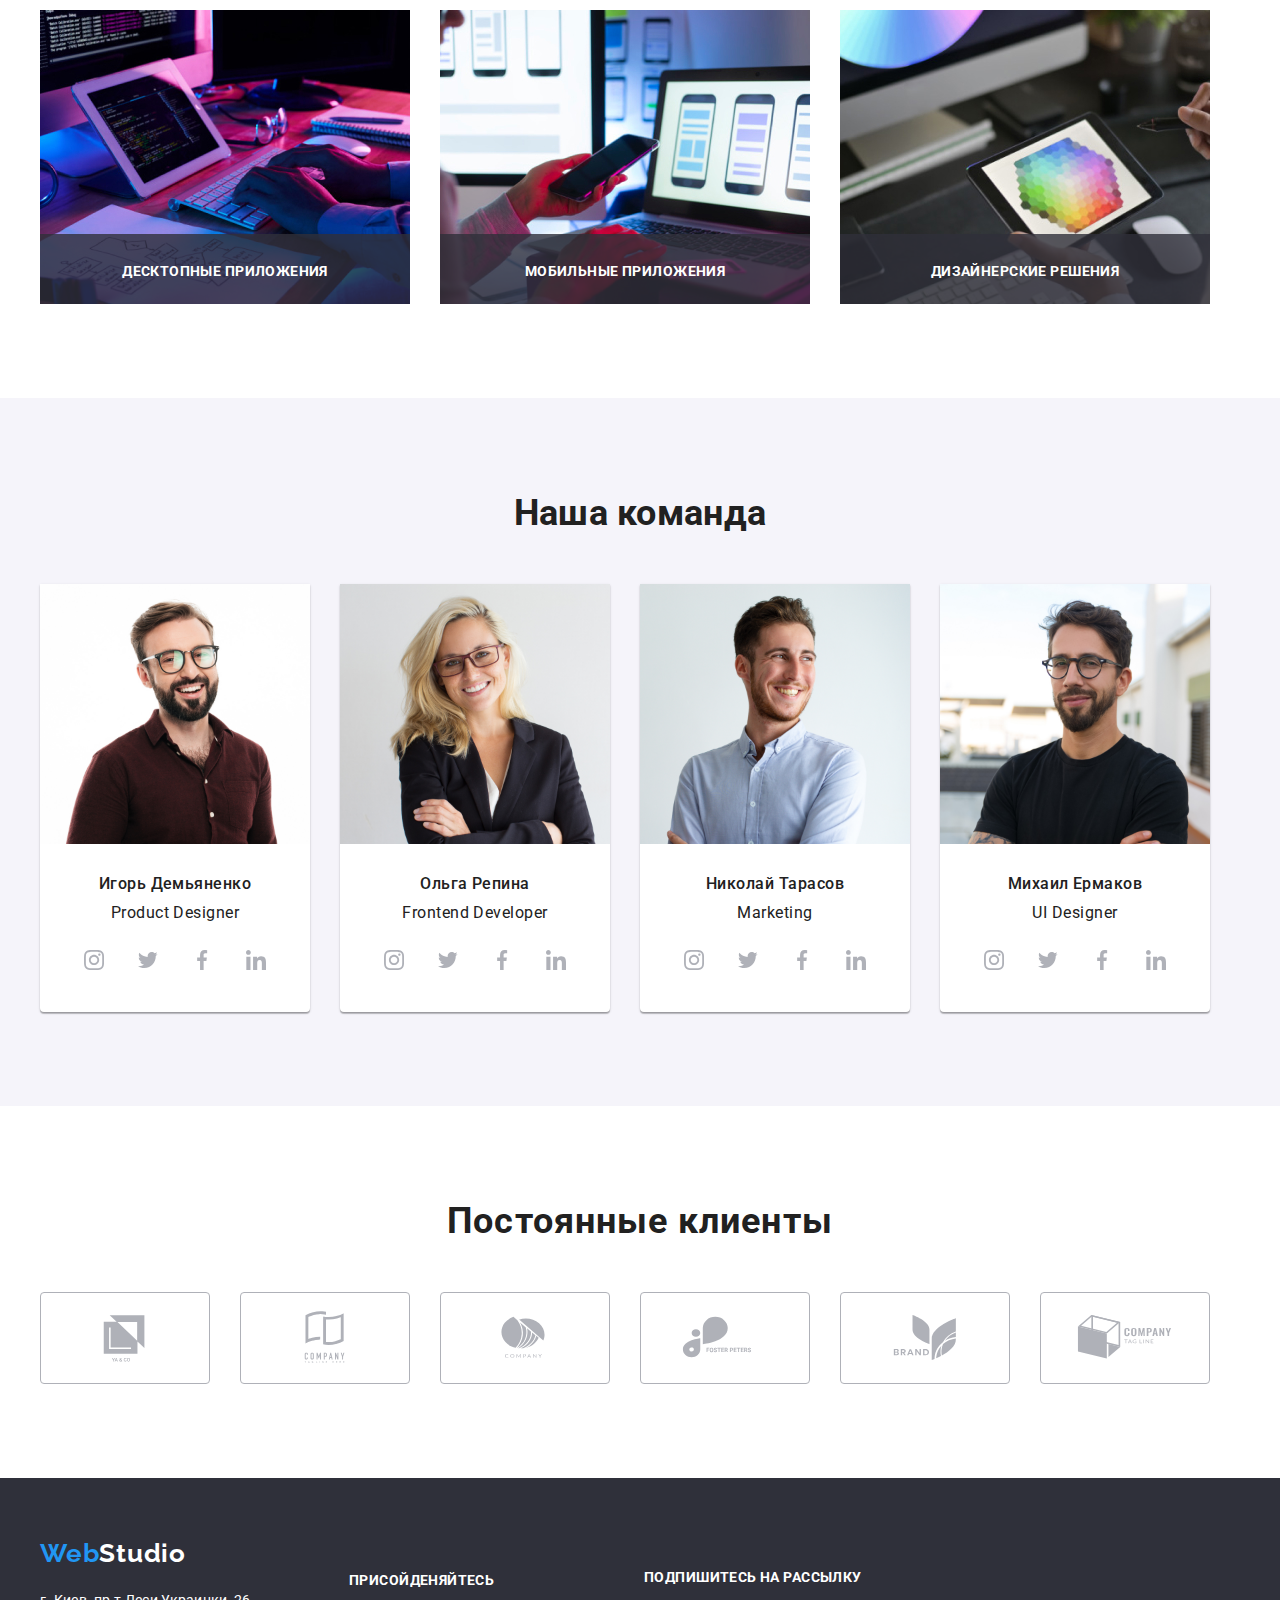
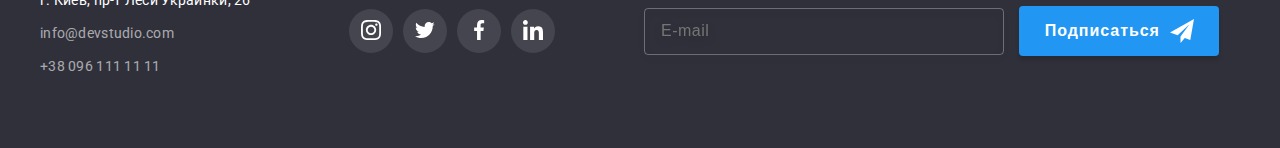
==== commit 04c50766: "goit-markup-hw-07" ====
--- a/index.html
+++ b/index.html
@@ -18,32 +18,33 @@
 
 <body class="page">
     <header class="header">
-        <div class="container mail__container">
-
+        <div class="container mail-container">
+    
             <nav>
                 <div class="header__container">
                     <a href="index.html" class="logo">Web<span class="logo__head">Studio</span></a>
-                    <ul class="page__link">
-                        <li class="page__item"><a href="index.html" class="link active-link current">Студия</a></li>
-                        <li class="page__item"><a href="portfolio.html" class="link">Портфолио</a></li>
-                        <li class="page__item"><a href="index.html" class="link">Контакты</a></li>
+                    <ul class="page-link">
+                        <li class="page-item"><a href="index.html" class="link active-link current">Студия</a></li>
+                        <li class="page-item"><a href="portfolio.html" class="link">Портфолио</a></li>
+                        <li class="page-item"><a href="index.html" class="link">Контакты</a></li>
                     </ul>
                 </div>
             </nav>
-            <div class="headder__left">
-                <ul class="page__contact">
-                    <li class="page__contact-item"><a href="mailto:info@devstudio.com" class="page__contact-mail"> <svg class="page__contact-svg" width="16"
-                                height="12">
+            <div class="headder-left">
+                <ul class="page-contact">
+                    <li class="page-contact-item"><a href="mailto:info@devstudio.com" class="page-contact-mail"> <svg
+                                class="page-contact-svg" width="16" height="12">
                                 <use href="./image/symbol-defs.svg#icon-mail"></use>
                             </svg> info@devstudio.com</a></li>
-                    <li><a href="tel:+380961111111" class="page__contact-mail"> <svg class="page__contact-svg" width="10" height="16">
+                    <li><a href="tel:+380961111111" class="page-contact-mail"> <svg class="page-contact-svg" width="10"
+                                height="16">
                                 <use href="./image/symbol-defs.svg#icon-phone"></use>
                             </svg> +38 096 111 11 11</a></li>
                 </ul>
             </div>
         </div>
-
-
+    
+    
     </header>
 
     <main>
@@ -244,7 +245,7 @@
 
         <section class="customers section">
             <div class="container">
-                <h2 class="custumers__tittle">Постоянные клиенты</h2>
+                <h2 class="customers__tittle">Постоянные клиенты</h2>
                 <ul class="customers__link">
                     <li class="customers__item"><a class="customers__svg" href=""><svg width="106" height="60">
                                 <use href="./image/symbol-defs.svg#icon-Logo"></use>
--- a/css/main.min.css
+++ b/css/main.min.css
@@ -1 +1 @@
-body{color:var(--p-color);font-family:"Roboto",sans-serif;letter-spacing:.02em;font-size:14px;margin:0}p,h1,h2,h3,h4,h5,h6{margin:0}ul,ol{margin:0;padding-left:0}button{cursor:pointer}img{display:block}ul{list-style:none}.visuality{position:absolute;white-space:nowrap;width:1px;height:1px;overflow:hidden;border:0;padding:0;clip:rect(0 0 0 0);-webkit-clip-path:inset(50%);clip-path:inset(50%);margin:-1px}:root{--head-color: #212121;--button-color: #2196F3;--p-color: #757575;--animation-color: #FFFFFF}.header{border:1px solid #ececec}.container{width:1200px;padding-left:15px;padding-right:15px;margin:0 auto}.mail__container{display:-webkit-box;display:-ms-flexbox;display:flex}.header__container{display:-webkit-box;display:-ms-flexbox;display:flex;-webkit-box-align:center;-ms-flex-align:center;align-items:center}.logo{color:var(--button-color);font-family:"Raleway",sans-serif;letter-spacing:.03em;font-weight:700;font-size:26px;line-height:1.19em;text-decoration:none;margin-right:93px}.logo__head{color:#000}.page__link .link{color:var(--head-color);font-weight:500;font-size:14px;line-height:1.14em;text-decoration:none;-webkit-transition-duration:250ms;transition-duration:250ms;-webkit-transition-timing-function:cubic-bezier(0.4, 0, 0.2, 1);transition-timing-function:cubic-bezier(0.4, 0, 0.2, 1)}.page__link .link:hover,.page__link .link:focus{color:var(--button-color)}.page__link .link.current{color:var(--button-color)}.page__link,.page__contact{display:-webkit-box;display:-ms-flexbox;display:flex}.page__item{margin-right:50px}.link{padding:32px 0;display:block;position:relative}.link.active-link::after{content:"";position:absolute;width:100%;height:4px;background-color:var(--button-color);border-radius:2px;left:0%;bottom:0px}.headder__left{margin-left:auto}.page__contact-item:not(:last-child){margin-right:50px}.page__contact-mail{color:var(--p-color);font-weight:500;font-size:14px;line-height:1.12em;text-decoration:none;padding:32px 0;display:-webkit-box;display:-ms-flexbox;display:flex;-webkit-box-align:center;-ms-flex-align:center;align-items:center;-webkit-transition-duration:250ms;transition-duration:250ms;-webkit-transition-timing-function:cubic-bezier(0.4, 0, 0.2, 1);transition-timing-function:cubic-bezier(0.4, 0, 0.2, 1)}.page__contact-mail:hover,.page__contact .page__contact-mail:focus{color:var(--button-color);fill:var(--button-color)}.page__contact-svg{margin-right:10px;-webkit-box-align:center;-ms-flex-align:center;align-items:center;text-align:center}.tittle{background-color:#2f303a;padding:200px 0;max-width:1600px;height:600px;margin:0 auto;background-image:-webkit-gradient(linear, left top, right top, from(rgba(47, 48, 58, 0.4)), to(rgba(47, 48, 58, 0.4))),url(/image/hero-img.jpg);background-image:linear-gradient(to right, rgba(47, 48, 58, 0.4), rgba(47, 48, 58, 0.4)),url(/image/hero-img.jpg);background-repeat:no-repeat;background-position:center;background-size:cover}.tittle__text{color:var(--animation-color);font-weight:900;font-size:44px;line-height:1.36em;text-align:center;letter-spacing:.06em;text-transform:uppercase;max-width:696px;text-align:center;margin:0px auto 30px}.tittle__botton{color:var(--animation-color);background-color:var(--button-color);font-weight:700;font-size:16px;line-height:1.88;border:0px;display:-webkit-box;display:-ms-flexbox;display:flex;-webkit-box-align:center;-ms-flex-align:center;align-items:center;text-align:center;letter-spacing:.06em;font-family:inherit;cursor:pointer;margin:0 auto;padding:10px 32px;border-radius:4px;-webkit-transition-duration:250ms;transition-duration:250ms;-webkit-transition-timing-function:cubic-bezier(0.4, 0, 0.2, 1);transition-timing-function:cubic-bezier(0.4, 0, 0.2, 1)}.tittle__botton:hover,.tittle__botton:focus{background-color:#188ce8;color:var(--animation-color)}.section{padding:94px 0}.about__list{display:-webkit-box;display:-ms-flexbox;display:flex}.about__list-item:not(:last-child){width:calc(25% - 30px);margin-right:30px}.about__list-container-svg{display:-webkit-box;display:-ms-flexbox;display:flex;-webkit-box-align:center;-ms-flex-align:center;align-items:center;-webkit-box-pack:center;-ms-flex-pack:center;justify-content:center;width:100%;height:120px;background-color:#f5f4fa;margin-bottom:30px}.about__list-tittle{color:var(--head-color);font-weight:700;font-size:14px;line-height:1.14em;letter-spacing:.03em;text-transform:uppercase;margin-bottom:10px}.about__list-text{color:var(--p-color);font-weight:400;font-size:14px;line-height:1.71em;max-width:240px}.about__us{padding-bottom:94px}.about__us-tittle{color:var(--head-color);font-weight:700;font-size:36px;line-height:1.17;text-align:center;margin-bottom:50px}.about__us-img{display:-webkit-box;display:-ms-flexbox;display:flex}.about__us-photo{margin-right:30px}.about__us-work{position:relative}.about__us-work:after{position:absolute;bottom:0px;left:0%;content:"";width:100%;height:70px;background:rgba(47,48,58,.8)}.about__us-text{display:block;position:absolute;bottom:27px;left:50%;-webkit-transform:translate(-50%);transform:translate(-50%);height:16px;font-size:14px;line-height:1.43;font-weight:700;text-align:center;letter-spacing:.03em;color:var(--animation-color);text-transform:uppercase;z-index:1;white-space:nowrap}.team{background-color:#f5f4fa;padding-top:94px;padding-bottom:94px}.team__tittle{color:var(--head-color);font-weight:700;font-size:36px;line-height:1.17em;text-align:center;margin-bottom:50px}.team__list{display:-webkit-box;display:-ms-flexbox;display:flex;padding:0;margin-right:215px}.team__item{border-radius:0px 0px 4px 4px;-webkit-box-shadow:0px 1px 3px rgba(0,0,0,.12),0px 1px 1px rgba(0,0,0,.14),0px 2px 1px rgba(0,0,0,.2);box-shadow:0px 1px 3px rgba(0,0,0,.12),0px 1px 1px rgba(0,0,0,.14),0px 2px 1px rgba(0,0,0,.2);background-color:var(--animation-color)}.team__item:not(:last-child){margin-right:30px}.team__container{padding-top:30px;padding-bottom:30px}.team__list-tittle{color:var(--head-color);font-weight:500;font-size:16px;line-height:1.19em;text-align:center;letter-spacing:.03em;margin-bottom:10px;margin-top:0px}.team__list-text{color:var(--head-color);font-weight:400;font-size:16px;line-height:1.19em;text-align:center;letter-spacing:.03em}.social__list{display:-webkit-box;display:-ms-flexbox;display:flex;-webkit-box-align:center;-ms-flex-align:center;align-items:center;margin:16px 32px 0px}.social__list-item:not(:last-child){margin-right:10px}.social__list-link{display:-webkit-box;display:-ms-flexbox;display:flex;-webkit-box-align:center;-ms-flex-align:center;align-items:center;border-radius:50%;width:44px;height:44px;-webkit-box-pack:center;-ms-flex-pack:center;justify-content:center;fill:#afb1b8;-webkit-transition-duration:250ms;transition-duration:250ms;-webkit-transition-timing-function:cubic-bezier(0.4, 0, 0.2, 1);transition-timing-function:cubic-bezier(0.4, 0, 0.2, 1)}.social__list-link:hover,.social__list-link:focus{background-color:#2196f3;fill:#fff}.customers__tittle{color:var(--head-color);font-style:normal;font-weight:700;font-size:36px;line-height:1.17em;text-align:center;letter-spacing:.03em}.customers__link{margin-top:50px;display:-webkit-box;display:-ms-flexbox;display:flex;text-align:center}.customers__svg{display:-webkit-box;display:-ms-flexbox;display:flex;width:170px;height:92px;-webkit-box-pack:center;-ms-flex-pack:center;justify-content:center;-webkit-box-align:center;-ms-flex-align:center;align-items:center;border:1px solid #afb1b8;-webkit-box-sizing:border-box;box-sizing:border-box;border-radius:4px;color:var(--p-color);fill:#afb1b8;-webkit-transition-duration:250ms;transition-duration:250ms;-webkit-transition-timing-function:cubic-bezier(0.4, 0, 0.2, 1);transition-timing-function:cubic-bezier(0.4, 0, 0.2, 1)}.customers__svg:hover,.customers__svg:focus{fill:#188ce8;border-color:var(--button-color)}.customers__item:not(:last-child){margin-right:30px}.customers__link{display:-webkit-box;display:-ms-flexbox;display:flex}.footer{background-color:#2f303a;padding-top:60px;padding-bottom:60px}.footer__list{display:-webkit-box;display:-ms-flexbox;display:flex;-webkit-box-align:center;-ms-flex-align:center;align-items:center}.footer__logo{color:var(--animation-color)}.footer__address{font-weight:400;font-size:14px;line-height:1.71em;margin-top:20px}.footer__item{margin-bottom:9px}.footer__address-text{color:var(--animation-color);text-decoration:none;font-style:normal;-webkit-transition-duration:250ms;transition-duration:250ms;-webkit-transition-timing-function:cubic-bezier(0.4, 0, 0.2, 1);transition-timing-function:cubic-bezier(0.4, 0, 0.2, 1)}.footer__address-text:hover{color:var(--button-color)}.footer__mail{color:rgba(255,255,255,.6);text-decoration:none;font-style:normal;-webkit-transition-duration:250ms;transition-duration:250ms;-webkit-transition-timing-function:cubic-bezier(0.4, 0, 0.2, 1);transition-timing-function:cubic-bezier(0.4, 0, 0.2, 1)}.footer__mail:hover{color:var(--button-color)}.footer__container{margin-left:70px}.footer__tittle{margin-bottom:72px;font-style:normal;font-weight:700;font-size:14px;line-height:1.14em;letter-spacing:.03em;text-transform:uppercase;color:var(--animation-color);margin-bottom:20px}.footer__item-svg{display:-webkit-box;display:-ms-flexbox;display:flex;-webkit-box-align:center;-ms-flex-align:center;align-items:center;border-radius:50%;width:44px;height:44px;align-items:center;-webkit-box-pack:center;-ms-flex-pack:center;justify-content:center;background-color:#44454e;-webkit-transition-duration:250ms;transition-duration:250ms;-webkit-transition-timing-function:cubic-bezier(0.4, 0, 0.2, 1);transition-timing-function:cubic-bezier(0.4, 0, 0.2, 1)}.footer__item-svg:hover,.footer__item-svg:focus{fill:var(--animation-color);background-color:var(--button-color)}.footer__item-svg:not(:last-child){margin-right:10px}.footer__list{display:-webkit-box;display:-ms-flexbox;display:flex}.footer__link{fill:var(--animation-color)}.footer__svg{fill:#fff}.subscription{margin-left:89px}.subscription__title{display:block;font-weight:700;font-size:14px;line-height:1.14;letter-spacing:.03em;text-transform:uppercase;color:var(--animation-color);margin-bottom:20px}.subscription__input{width:340px;padding-top:15px;padding-left:16px;padding-bottom:15px;border:1px solid rgba(255,255,255,.3);-webkit-filter:drop-shadow(0px 4px 4px rgba(0, 0, 0, 0.15));filter:drop-shadow(0px 4px 4px rgba(0, 0, 0, 0.15));border-radius:4px;background-color:rgba(0,0,0,0);margin-right:12px;-webkit-transition-duration:250ms;transition-duration:250ms;-webkit-transition-timing-function:cubic-bezier(0.4, 0, 0.2, 1);transition-timing-function:cubic-bezier(0.4, 0, 0.2, 1)}.subscription__input::-webkit-input-placeholder{font-size:16px;line-height:1.25;letter-spacing:.03em}.subscription__input::-moz-placeholder{font-size:16px;line-height:1.25;letter-spacing:.03em}.subscription__input:-ms-input-placeholder{font-size:16px;line-height:1.25;letter-spacing:.03em}.subscription__input::-ms-input-placeholder{font-size:16px;line-height:1.25;letter-spacing:.03em}.subscription__input::placeholder{font-size:16px;line-height:1.25;letter-spacing:.03em}.subscription__input:focus-visible{outline:0px rgba(0,0,0,0)}.subscription__input:focus-within{border:1px solid var(--button-color);-webkit-transition:border-color 250ms cubic-bezier(0.4, 0, 0.2, 1);transition:border-color 250ms cubic-bezier(0.4, 0, 0.2, 1);font-size:16px;line-height:1.25;letter-spacing:.03em;color:rgba(255,255,255,.6)}.subscription__button{display:-webkit-inline-box;display:-ms-inline-flexbox;display:inline-flex;-webkit-box-align:center;-ms-flex-align:center;align-items:center;-webkit-box-pack:center;-ms-flex-pack:center;justify-content:center;padding:0px;width:200px;height:50px;border:0px;background-color:var(--button-color);font-weight:700;font-size:16px;line-height:1.875;letter-spacing:.06em;color:var(--animation-color);-webkit-box-shadow:0px 4px 4px rgba(0,0,0,.15);box-shadow:0px 4px 4px rgba(0,0,0,.15);border-radius:4px;cursor:pointer}.subscription__icon{margin-left:10px;fill:var(--animation-color)}.filters{padding:94px 0}.filters__link{display:-webkit-box;display:-ms-flexbox;display:flex;-webkit-box-pack:center;-ms-flex-pack:center;justify-content:center;margin-bottom:56px}.filters__text{color:var(--head-color);font-weight:500;font-size:16px;line-height:1.63em;cursor:pointer;background-color:#f5f4fa;border-radius:4px;border:none;padding:6px 22px;margin-right:8px;-webkit-transition-duration:250ms;transition-duration:250ms;-webkit-transition-timing-function:cubic-bezier(0.4, 0, 0.2, 1);transition-timing-function:cubic-bezier(0.4, 0, 0.2, 1)}.filters__text:hover,.filters__text:focus{color:var(--animation-color);background-color:var(--button-color)}.current__text{color:var(--animation-color);background-color:var(--button-color)}.filters__text .current__botton{color:var(--animation-color);background-color:#2196f3}.filters__project{display:-webkit-box;display:-ms-flexbox;display:flex;-ms-flex-wrap:wrap;flex-wrap:wrap;margin-top:-30px;margin-left:-30px}.filters__item{margin-top:25px;border:1px solid #eee}.filters__item:not(:last-child){margin-right:25px}.filters__item:hover .filters__top-text{-webkit-transform:translateY(0);transform:translateY(0)}.filters__top-text{position:absolute;top:0%;color:var(--animation-color);background-color:rgba(33,150,243,.9);font-size:18px;line-height:1.6em;letter-spacing:.03em;height:100%;padding:40px;-webkit-transform:translateY(100%);transform:translateY(100%);-webkit-transition:-webkit-transform 300ms linear;transition:-webkit-transform 300ms linear;transition:transform 300ms linear;transition:transform 300ms linear, -webkit-transform 300ms linear}.filters__photo{position:relative;overflow:hidden;width:370px;height:294px}.filters__project-tettle{color:var(--head-color);font-weight:700px;font-size:18px;line-height:2em;margin-bottom:4px;letter-spacing:60000000000000000000000000000}.filters__project-text{color:var(--p-color);font-weight:400;font-size:16px;line-height:1.88em;letter-spacing:.03em}.container__project{padding:20px 24px}.backdrop{width:100%;height:100%;background:rgba(0,0,0,.2);position:fixed;top:0%;left:0%;opacity:1;-webkit-transition:opacity 300ms,visibility 300ms;transition:opacity 300ms,visibility 300ms}.is-hidden{visibility:hidden;opacity:0;pointer-events:none}.backdrop .is-hidden .modal{-webkit-transform:translate(-50%, -50%) scale(0.8);transform:translate(-50%, -50%) scale(0.8)}.modal{width:528px;min-height:581px;background-color:var(--animation-color);-webkit-box-shadow:0px 1px 3px rgba(0,0,0,.12),0px 1px 1px rgba(0,0,0,.14),0px 2px 1px rgba(0,0,0,.2);box-shadow:0px 1px 3px rgba(0,0,0,.12),0px 1px 1px rgba(0,0,0,.14),0px 2px 1px rgba(0,0,0,.2);border-radius:4px;position:absolute;top:50%;left:50%;-webkit-transform:translate(-50%, -50%) scale(1);transform:translate(-50%, -50%) scale(1);padding:40px}.modal__close-btn{width:30px;height:30px;border:1px solid rgba(0,0,0,.1);border-radius:50%;background-color:rgba(0,0,0,0);position:absolute;top:8px;right:8px;-webkit-transition-duration:250ms;transition-duration:250ms;-webkit-transition-timing-function:cubic-bezier(0.4, 0, 0.2, 1);transition-timing-function:cubic-bezier(0.4, 0, 0.2, 1)}.modal__close-btn:hover,.modal__close-btn:focus{fill:var(--button-color)}.modal__tittle{font-weight:700;font-size:20px;line-height:1.2em;text-align:center;letter-spacing:.03em;color:#212121;margin-bottom:12px}.modal__label{position:relative;font-weight:400;font-size:12px;line-height:14px;letter-spacing:.01em;color:var(--p-color);margin-bottom:4px}.modal__input{position:relative;display:-webkit-box;display:-ms-flexbox;display:flex;width:100%;height:40px;border:1px solid rgba(33,33,33,.2);border-radius:4px;margin-bottom:10px;padding-left:42px;margin-top:4px;outline:none;-webkit-transition-duration:250ms;transition-duration:250ms;-webkit-transition-timing-function:cubic-bezier(0.4, 0, 0.2, 1);transition-timing-function:cubic-bezier(0.4, 0, 0.2, 1)}.modal__input::-webkit-input-placeholder{font-weight:400;font-size:12px;line-height:14px;letter-spacing:.01em;color:rgba(117,117,117,.5)}.modal__input::-moz-placeholder{font-weight:400;font-size:12px;line-height:14px;letter-spacing:.01em;color:rgba(117,117,117,.5)}.modal__input:-ms-input-placeholder{font-weight:400;font-size:12px;line-height:14px;letter-spacing:.01em;color:rgba(117,117,117,.5)}.modal__input::-ms-input-placeholder{font-weight:400;font-size:12px;line-height:14px;letter-spacing:.01em;color:rgba(117,117,117,.5)}.modal__input::placeholder{font-weight:400;font-size:12px;line-height:14px;letter-spacing:.01em;color:rgba(117,117,117,.5)}.modal__input:focus,.modal__textarea:focus{border-color:var(--button-color)}.modal__input:focus+.modal__icon{fill:var(--button-color)}.modal__icon{position:absolute;left:12px;bottom:35px}.modal__textarea{width:100%;height:96px;border:1px solid rgba(33,33,33,.2);border-radius:4px;padding:12px 16px;resize:none;margin-top:4px;margin-bottom:10px;outline:none;-webkit-transition-duration:250ms;transition-duration:250ms;-webkit-transition-timing-function:cubic-bezier(0.4, 0, 0.2, 1);transition-timing-function:cubic-bezier(0.4, 0, 0.2, 1)}.modal__label-text{font-weight:400;font-size:12px;line-height:14px;letter-spacing:.01em;color:var(--p-color);margin-bottom:20px}.checkbox__icon{font-weight:400;font-size:14px;line-height:24px;letter-spacing:.03em;color:var(--p-color);display:-webkit-box;display:-ms-flexbox;display:flex;-webkit-box-pack:center;-ms-flex-pack:center;justify-content:center;-webkit-box-align:center;-ms-flex-align:center;align-items:center;margin-top:20px;margin-bottom:30px}.checkbox__icon::before{content:"";width:16px;height:15px;border:2px solid #212121;border-radius:3px;margin-right:7px}.checkbox__form-download{font-weight:400;font-size:14px;line-height:24px;letter-spacing:.03em;-webkit-text-decoration-line:underline;text-decoration-line:underline;color:#2196f3;margin-right:8px}.modal__private:checked+.checkbox__icon::before{background-color:var(--button-color);background-image:url(/image/Vector.svg);border:none;background-repeat:no-repeat;background-position:center}.modal__botton{display:-webkit-box;display:-ms-flexbox;display:flex;-webkit-box-pack:center;-ms-flex-pack:center;justify-content:center;-webkit-box-align:center;-ms-flex-align:center;align-items:center;margin-left:auto;margin-right:auto;width:200px;height:50px;background:var(--button-color);color:var(--animation-color);-webkit-box-shadow:0px 4px 4px rgba(0,0,0,.15);box-shadow:0px 4px 4px rgba(0,0,0,.15);border-radius:4px;font-weight:700;font-size:16px;line-height:1.875;border:none;cursor:pointer}/*# sourceMappingURL=main.min.css.map */+body{color:var(--p-color);font-family:"Roboto",sans-serif;letter-spacing:.02em;font-size:14px;margin:0}p,h1,h2,h3,h4,h5,h6{margin:0}ul,ol{margin:0;padding-left:0}button{cursor:pointer}img{display:block}ul{list-style:none}.visuality{position:absolute;white-space:nowrap;width:1px;height:1px;overflow:hidden;border:0;padding:0;clip:rect(0 0 0 0);-webkit-clip-path:inset(50%);clip-path:inset(50%);margin:-1px}:root{--head-color: #212121;--button-color: #2196F3;--p-color: #757575;--animation-color: #FFFFFF}.header{border:1px solid #ececec}.container{width:1200px;padding-left:15px;padding-right:15px;margin:0 auto}.mail-container{display:-webkit-box;display:-ms-flexbox;display:flex}.header__container{display:-webkit-box;display:-ms-flexbox;display:flex;-webkit-box-align:center;-ms-flex-align:center;align-items:center}.logo{color:var(--button-color);font-family:"Raleway",sans-serif;font-size:26px;font-weight:700;line-height:1.19em;letter-spacing:.03em;text-decoration:none;margin-right:93px}.logo__head{color:#000}.page-link .link{color:var(--head-color);font-weight:500;font-size:14px;line-height:1.14em;text-decoration:none;-webkit-transition-duration:250ms;transition-duration:250ms;-webkit-transition-timing-function:cubic-bezier(0.4, 0, 0.2, 1);transition-timing-function:cubic-bezier(0.4, 0, 0.2, 1)}.page-link .link:hover,.page-link .link:focus{color:var(--button-color)}.page-link .link.current{color:var(--button-color)}.page-link,.page-contact{display:-webkit-box;display:-ms-flexbox;display:flex}.page-item{margin-right:50px}.link{padding:32px 0;display:block;position:relative}.link.active-link::after{content:"";position:absolute;width:100%;height:4px;background-color:var(--button-color);border-radius:2px;left:0%;bottom:0px}.headder-left{margin-left:auto}.page-contact-item:not(:last-child){margin-right:50px}.page-contact-mail{color:var(--p-color);font-weight:500;font-size:14px;line-height:1.12em;text-decoration:none;padding:32px 0;display:-webkit-box;display:-ms-flexbox;display:flex;-webkit-box-align:center;-ms-flex-align:center;align-items:center;-webkit-transition-duration:250ms;transition-duration:250ms;-webkit-transition-timing-function:cubic-bezier(0.4, 0, 0.2, 1);transition-timing-function:cubic-bezier(0.4, 0, 0.2, 1)}.page-contact-mail:hover,.page-contact .page-contact-mail:focus{color:var(--button-color);fill:var(--button-color)}.page-contact-svg{margin-right:10px;-webkit-box-align:center;-ms-flex-align:center;align-items:center;text-align:center}.tittle{background-color:#2f303a;padding:200px 0;max-width:1600px;height:600px;margin:0 auto;background-image:-webkit-gradient(linear, left top, right top, from(rgba(47, 48, 58, 0.4)), to(rgba(47, 48, 58, 0.4))),url(/image/hero-img.jpg);background-image:linear-gradient(to right, rgba(47, 48, 58, 0.4), rgba(47, 48, 58, 0.4)),url(/image/hero-img.jpg);background-repeat:no-repeat;background-position:center;background-size:cover}.tittle__text{color:var(--animation-color);font-size:44px;font-weight:900;line-height:1.36em;letter-spacing:.06em;text-align:center;text-transform:uppercase;max-width:696px;text-align:center;margin:0px auto 30px}.tittle__botton{color:var(--animation-color);background-color:var(--button-color);font-size:16px;font-weight:700;line-height:1.88em;letter-spacing:.06em;border:0px;display:-webkit-box;display:-ms-flexbox;display:flex;-webkit-box-align:center;-ms-flex-align:center;align-items:center;text-align:center;font-family:inherit;cursor:pointer;margin:0 auto;padding:10px 32px;border-radius:4px;-webkit-transition-duration:250ms;transition-duration:250ms;-webkit-transition-timing-function:cubic-bezier(0.4, 0, 0.2, 1);transition-timing-function:cubic-bezier(0.4, 0, 0.2, 1)}.tittle__botton:hover,.tittle__botton:focus{background-color:#188ce8;color:var(--animation-color)}.section{padding:94px 0}.about__list{display:-webkit-box;display:-ms-flexbox;display:flex}.about__list-item:not(:last-child){width:calc(25% - 30px);margin-right:30px}.about__list-container-svg{display:-webkit-box;display:-ms-flexbox;display:flex;-webkit-box-align:center;-ms-flex-align:center;align-items:center;-webkit-box-pack:center;-ms-flex-pack:center;justify-content:center;width:100%;height:120px;background-color:#f5f4fa;margin-bottom:30px}.about__list-tittle{color:var(--head-color);font-size:14px;font-weight:700;line-height:1.14em;letter-spacing:.03em;text-transform:uppercase;margin-bottom:10px}.about__list-text{color:var(--p-color);font-weight:400;font-size:14px;line-height:1.71em;max-width:240px}.about__us{padding-bottom:94px}.about__us-tittle{color:var(--head-color);font-weight:700;font-size:36px;line-height:1.17;text-align:center;margin-bottom:50px}.about__us-img{display:-webkit-box;display:-ms-flexbox;display:flex}.about__us-photo{margin-right:30px}.about__us-work{position:relative}.about__us-work:after{position:absolute;bottom:0px;left:0%;content:"";width:100%;height:70px;background:rgba(47,48,58,.8)}.about__us-text{font-size:14px;font-weight:700;line-height:1.43em;letter-spacing:.03em;display:block;position:absolute;bottom:27px;left:50%;-webkit-transform:translate(-50%);transform:translate(-50%);height:16px;text-align:center;color:var(--animation-color);text-transform:uppercase;z-index:1;white-space:nowrap}.team{background-color:#f5f4fa;padding-top:94px;padding-bottom:94px}.team__tittle{color:var(--head-color);font-weight:700;font-size:36px;line-height:1.17em;text-align:center;margin-bottom:50px}.team__list{display:-webkit-box;display:-ms-flexbox;display:flex;padding:0;margin-right:215px}.team__item{border-radius:0px 0px 4px 4px;-webkit-box-shadow:0px 1px 3px rgba(0,0,0,.12),0px 1px 1px rgba(0,0,0,.14),0px 2px 1px rgba(0,0,0,.2);box-shadow:0px 1px 3px rgba(0,0,0,.12),0px 1px 1px rgba(0,0,0,.14),0px 2px 1px rgba(0,0,0,.2);background-color:var(--animation-color)}.team__item:not(:last-child){margin-right:30px}.team__container{padding-top:30px;padding-bottom:30px}.team__list-tittle{color:var(--head-color);font-size:16px;font-weight:500;line-height:1.19em;letter-spacing:.03em;text-align:center;margin-bottom:10px;margin-top:0px}.team__list-text{color:var(--head-color);font-weight:400;font-size:16px;line-height:1.19em;text-align:center;letter-spacing:.03em}.social__list{display:-webkit-box;display:-ms-flexbox;display:flex;-webkit-box-align:center;-ms-flex-align:center;align-items:center;margin:16px 32px 0px}.social__list-item:not(:last-child){margin-right:10px}.social__list-link{display:-webkit-box;display:-ms-flexbox;display:flex;-webkit-box-align:center;-ms-flex-align:center;align-items:center;border-radius:50%;width:44px;height:44px;-webkit-box-pack:center;-ms-flex-pack:center;justify-content:center;fill:#afb1b8;-webkit-transition-duration:250ms;transition-duration:250ms;-webkit-transition-timing-function:cubic-bezier(0.4, 0, 0.2, 1);transition-timing-function:cubic-bezier(0.4, 0, 0.2, 1)}.social__list-link:hover,.social__list-link:focus{background-color:#2196f3;fill:#fff}.customers__tittle{color:var(--head-color);font-style:normal;font-weight:700;font-size:36px;line-height:1.17em;text-align:center;letter-spacing:.03em}.customers__link{margin-top:50px;display:-webkit-box;display:-ms-flexbox;display:flex;text-align:center}.customers__svg{display:-webkit-box;display:-ms-flexbox;display:flex;width:170px;height:92px;-webkit-box-pack:center;-ms-flex-pack:center;justify-content:center;-webkit-box-align:center;-ms-flex-align:center;align-items:center;border:1px solid #afb1b8;-webkit-box-sizing:border-box;box-sizing:border-box;border-radius:4px;color:var(--p-color);fill:#afb1b8;-webkit-transition-duration:250ms;transition-duration:250ms;-webkit-transition-timing-function:cubic-bezier(0.4, 0, 0.2, 1);transition-timing-function:cubic-bezier(0.4, 0, 0.2, 1)}.customers__svg:hover,.customers__svg:focus{fill:#188ce8;border-color:var(--button-color)}.customers__item:not(:last-child){margin-right:30px}.customers__link{display:-webkit-box;display:-ms-flexbox;display:flex}.footer{background-color:#2f303a;padding-top:60px;padding-bottom:60px}.footer__list{display:-webkit-box;display:-ms-flexbox;display:flex;-webkit-box-align:center;-ms-flex-align:center;align-items:center}.footer__logo{color:var(--animation-color)}.footer__address{font-weight:400;font-size:14px;line-height:1.71em;margin-top:20px}.footer__item{margin-bottom:9px}.footer__address-text{color:var(--animation-color);text-decoration:none;font-style:normal;-webkit-transition-duration:250ms;transition-duration:250ms;-webkit-transition-timing-function:cubic-bezier(0.4, 0, 0.2, 1);transition-timing-function:cubic-bezier(0.4, 0, 0.2, 1)}.footer__address-text:hover{color:var(--button-color)}.footer__mail{color:rgba(255,255,255,.6);text-decoration:none;font-style:normal;-webkit-transition-duration:250ms;transition-duration:250ms;-webkit-transition-timing-function:cubic-bezier(0.4, 0, 0.2, 1);transition-timing-function:cubic-bezier(0.4, 0, 0.2, 1)}.footer__mail:hover{color:var(--button-color)}.footer__container{margin-left:70px}.footer__tittle{margin-bottom:72px;font-style:normal;font-size:14px;font-weight:700;line-height:1.14em;letter-spacing:.03em;text-transform:uppercase;color:var(--animation-color);margin-bottom:20px}.footer__item-svg{display:-webkit-box;display:-ms-flexbox;display:flex;-webkit-box-align:center;-ms-flex-align:center;align-items:center;border-radius:50%;width:44px;height:44px;align-items:center;-webkit-box-pack:center;-ms-flex-pack:center;justify-content:center;background-color:#44454e;-webkit-transition-duration:250ms;transition-duration:250ms;-webkit-transition-timing-function:cubic-bezier(0.4, 0, 0.2, 1);transition-timing-function:cubic-bezier(0.4, 0, 0.2, 1)}.footer__item-svg:hover,.footer__item-svg:focus{fill:var(--animation-color);background-color:var(--button-color)}.footer__item-svg:not(:last-child){margin-right:10px}.footer__list{display:-webkit-box;display:-ms-flexbox;display:flex}.footer__link{fill:var(--animation-color)}.footer__svg{fill:#fff}.subscription{margin-left:89px}.subscription__title{display:block;font-size:14px;font-weight:700;line-height:1.14em;letter-spacing:.03em;text-transform:uppercase;color:var(--animation-color);margin-bottom:20px}.subscription__input{width:340px;padding-top:15px;padding-left:16px;padding-bottom:15px;border:1px solid rgba(255,255,255,.3);-webkit-filter:drop-shadow(0px 4px 4px rgba(0, 0, 0, 0.15));filter:drop-shadow(0px 4px 4px rgba(0, 0, 0, 0.15));border-radius:4px;background-color:rgba(0,0,0,0);margin-right:12px;-webkit-transition-duration:250ms;transition-duration:250ms;-webkit-transition-timing-function:cubic-bezier(0.4, 0, 0.2, 1);transition-timing-function:cubic-bezier(0.4, 0, 0.2, 1)}.subscription__input::-webkit-input-placeholder{font-size:16px;line-height:1.25;letter-spacing:.03em}.subscription__input::-moz-placeholder{font-size:16px;line-height:1.25;letter-spacing:.03em}.subscription__input:-ms-input-placeholder{font-size:16px;line-height:1.25;letter-spacing:.03em}.subscription__input::-ms-input-placeholder{font-size:16px;line-height:1.25;letter-spacing:.03em}.subscription__input::placeholder{font-size:16px;line-height:1.25;letter-spacing:.03em}.subscription__input:focus-visible{outline:0px rgba(0,0,0,0)}.subscription__input:focus-within{border:1px solid var(--button-color);-webkit-transition:border-color 250ms cubic-bezier(0.4, 0, 0.2, 1);transition:border-color 250ms cubic-bezier(0.4, 0, 0.2, 1);font-size:16px;line-height:1.25;letter-spacing:.03em;color:rgba(255,255,255,.6)}.subscription__button{display:-webkit-inline-box;display:-ms-inline-flexbox;display:inline-flex;-webkit-box-align:center;-ms-flex-align:center;align-items:center;-webkit-box-pack:center;-ms-flex-pack:center;justify-content:center;padding:0px;width:200px;height:50px;border:0px;background-color:var(--button-color);font-size:16px;font-weight:700;line-height:1.87em;letter-spacing:.06em;color:var(--animation-color);-webkit-box-shadow:0px 4px 4px rgba(0,0,0,.15);box-shadow:0px 4px 4px rgba(0,0,0,.15);border-radius:4px;cursor:pointer}.subscription__icon{margin-left:10px;fill:var(--animation-color)}.filters{padding:94px 0}.filters__link{display:-webkit-box;display:-ms-flexbox;display:flex;-webkit-box-pack:center;-ms-flex-pack:center;justify-content:center;margin-bottom:56px}.filters__text{color:var(--head-color);font-weight:500;font-size:16px;line-height:1.63em;cursor:pointer;background-color:#f5f4fa;border-radius:4px;border:none;padding:6px 22px;margin-right:8px;-webkit-transition-duration:250ms;transition-duration:250ms;-webkit-transition-timing-function:cubic-bezier(0.4, 0, 0.2, 1);transition-timing-function:cubic-bezier(0.4, 0, 0.2, 1)}.filters__text:hover,.filters__text:focus{color:var(--animation-color);background-color:var(--button-color)}.current__text{color:var(--animation-color);background-color:var(--button-color)}.filters__text .current__botton{color:var(--animation-color);background-color:#2196f3}.filters__project{display:-webkit-box;display:-ms-flexbox;display:flex;-ms-flex-wrap:wrap;flex-wrap:wrap;margin-top:-30px;margin-left:-30px}.filters__item{margin-top:30px;margin-left:30px;border:1px solid #eee}.filters__item:hover .filters__top-text{-webkit-transform:translateY(0);transform:translateY(0)}.filters__top-text{position:absolute;top:0%;color:var(--animation-color);background-color:rgba(33,150,243,.9);font-size:18px;line-height:1.6em;letter-spacing:.03em;height:100%;padding:40px;-webkit-transform:translateY(100%);transform:translateY(100%);-webkit-transition:-webkit-transform 300ms linear;transition:-webkit-transform 300ms linear;transition:transform 300ms linear;transition:transform 300ms linear, -webkit-transform 300ms linear}.filters__photo{position:relative;overflow:hidden;width:370px;height:294px}.filters__project-tettle{color:var(--head-color);font-size:18px;font-weight:700;line-height:2em;letter-spacing:.06em}.filters__project-text{color:var(--p-color);font-size:16px;font-weight:400;line-height:1.88em;letter-spacing:.03em}.container__project{padding:20px 24px}.backdrop{width:100%;height:100%;background:rgba(0,0,0,.2);position:fixed;top:0%;left:0%;opacity:1;-webkit-transition:opacity 300ms,visibility 300ms;transition:opacity 300ms,visibility 300ms}.is-hidden{visibility:hidden;opacity:0;pointer-events:none}.backdrop .is-hidden .modal{-webkit-transform:translate(-50%, -50%) scale(0.8);transform:translate(-50%, -50%) scale(0.8)}.modal{width:528px;min-height:581px;background-color:var(--animation-color);-webkit-box-shadow:0px 1px 3px rgba(0,0,0,.12),0px 1px 1px rgba(0,0,0,.14),0px 2px 1px rgba(0,0,0,.2);box-shadow:0px 1px 3px rgba(0,0,0,.12),0px 1px 1px rgba(0,0,0,.14),0px 2px 1px rgba(0,0,0,.2);border-radius:4px;position:absolute;top:50%;left:50%;-webkit-transform:translate(-50%, -50%) scale(1);transform:translate(-50%, -50%) scale(1);padding:40px}.modal__close-btn{width:30px;height:30px;border:1px solid rgba(0,0,0,.1);border-radius:50%;background-color:rgba(0,0,0,0);position:absolute;top:8px;right:8px;-webkit-transition-duration:250ms;transition-duration:250ms;-webkit-transition-timing-function:cubic-bezier(0.4, 0, 0.2, 1);transition-timing-function:cubic-bezier(0.4, 0, 0.2, 1)}.modal__close-btn:hover,.modal__close-btn:focus{fill:var(--button-color)}.modal__tittle{font-weight:700;font-size:20px;line-height:1.2em;text-align:center;letter-spacing:.03em;color:#212121;margin-bottom:12px}.modal__label{position:relative;font-weight:400;font-size:12px;line-height:14px;letter-spacing:.01em;color:var(--p-color);margin-bottom:4px}.modal__input{position:relative;display:-webkit-box;display:-ms-flexbox;display:flex;width:100%;height:40px;border:1px solid rgba(33,33,33,.2);border-radius:4px;margin-bottom:10px;padding-left:42px;margin-top:4px;outline:none;-webkit-transition-duration:250ms;transition-duration:250ms;-webkit-transition-timing-function:cubic-bezier(0.4, 0, 0.2, 1);transition-timing-function:cubic-bezier(0.4, 0, 0.2, 1)}.modal__input::-webkit-input-placeholder{font-weight:400;font-size:12px;line-height:14px;letter-spacing:.01em;color:rgba(117,117,117,.5)}.modal__input::-moz-placeholder{font-weight:400;font-size:12px;line-height:14px;letter-spacing:.01em;color:rgba(117,117,117,.5)}.modal__input:-ms-input-placeholder{font-weight:400;font-size:12px;line-height:14px;letter-spacing:.01em;color:rgba(117,117,117,.5)}.modal__input::-ms-input-placeholder{font-weight:400;font-size:12px;line-height:14px;letter-spacing:.01em;color:rgba(117,117,117,.5)}.modal__input::placeholder{font-weight:400;font-size:12px;line-height:14px;letter-spacing:.01em;color:rgba(117,117,117,.5)}.modal__input:focus,.modal__textarea:focus{border-color:var(--button-color)}.modal__input:focus+.modal__icon{fill:var(--button-color)}.modal__icon{position:absolute;left:12px;bottom:35px}.modal__textarea{width:100%;height:96px;border:1px solid rgba(33,33,33,.2);border-radius:4px;padding:12px 16px;resize:none;margin-top:4px;margin-bottom:10px;outline:none;-webkit-transition-duration:250ms;transition-duration:250ms;-webkit-transition-timing-function:cubic-bezier(0.4, 0, 0.2, 1);transition-timing-function:cubic-bezier(0.4, 0, 0.2, 1)}.modal__label-text{font-weight:400;font-size:12px;line-height:14px;letter-spacing:.01em;color:var(--p-color);margin-bottom:20px}.checkbox__icon{font-weight:400;font-size:14px;line-height:24px;letter-spacing:.03em;color:var(--p-color);display:-webkit-box;display:-ms-flexbox;display:flex;-webkit-box-pack:center;-ms-flex-pack:center;justify-content:center;-webkit-box-align:center;-ms-flex-align:center;align-items:center;margin-top:20px;margin-bottom:30px}.checkbox__icon::before{content:"";width:16px;height:15px;border:2px solid #212121;border-radius:3px;margin-right:7px}.checkbox__form-download{font-size:24px;font-weight:400;line-height:1.71em;letter-spacing:.03em;-webkit-text-decoration-line:underline;text-decoration-line:underline;color:#2196f3;margin-right:8px}.modal__private:checked+.checkbox__icon::before{background-color:var(--button-color);background-image:url(/image/Vector.svg);border:none;background-repeat:no-repeat;background-position:center}.modal__botton{display:-webkit-box;display:-ms-flexbox;display:flex;-webkit-box-pack:center;-ms-flex-pack:center;justify-content:center;-webkit-box-align:center;-ms-flex-align:center;align-items:center;margin-left:auto;margin-right:auto;width:200px;height:50px;background:var(--button-color);color:var(--animation-color);-webkit-box-shadow:0px 4px 4px rgba(0,0,0,.15);box-shadow:0px 4px 4px rgba(0,0,0,.15);border-radius:4px;font-weight:700;font-size:16px;line-height:1.875;border:none;cursor:pointer}/*# sourceMappingURL=main.min.css.map */